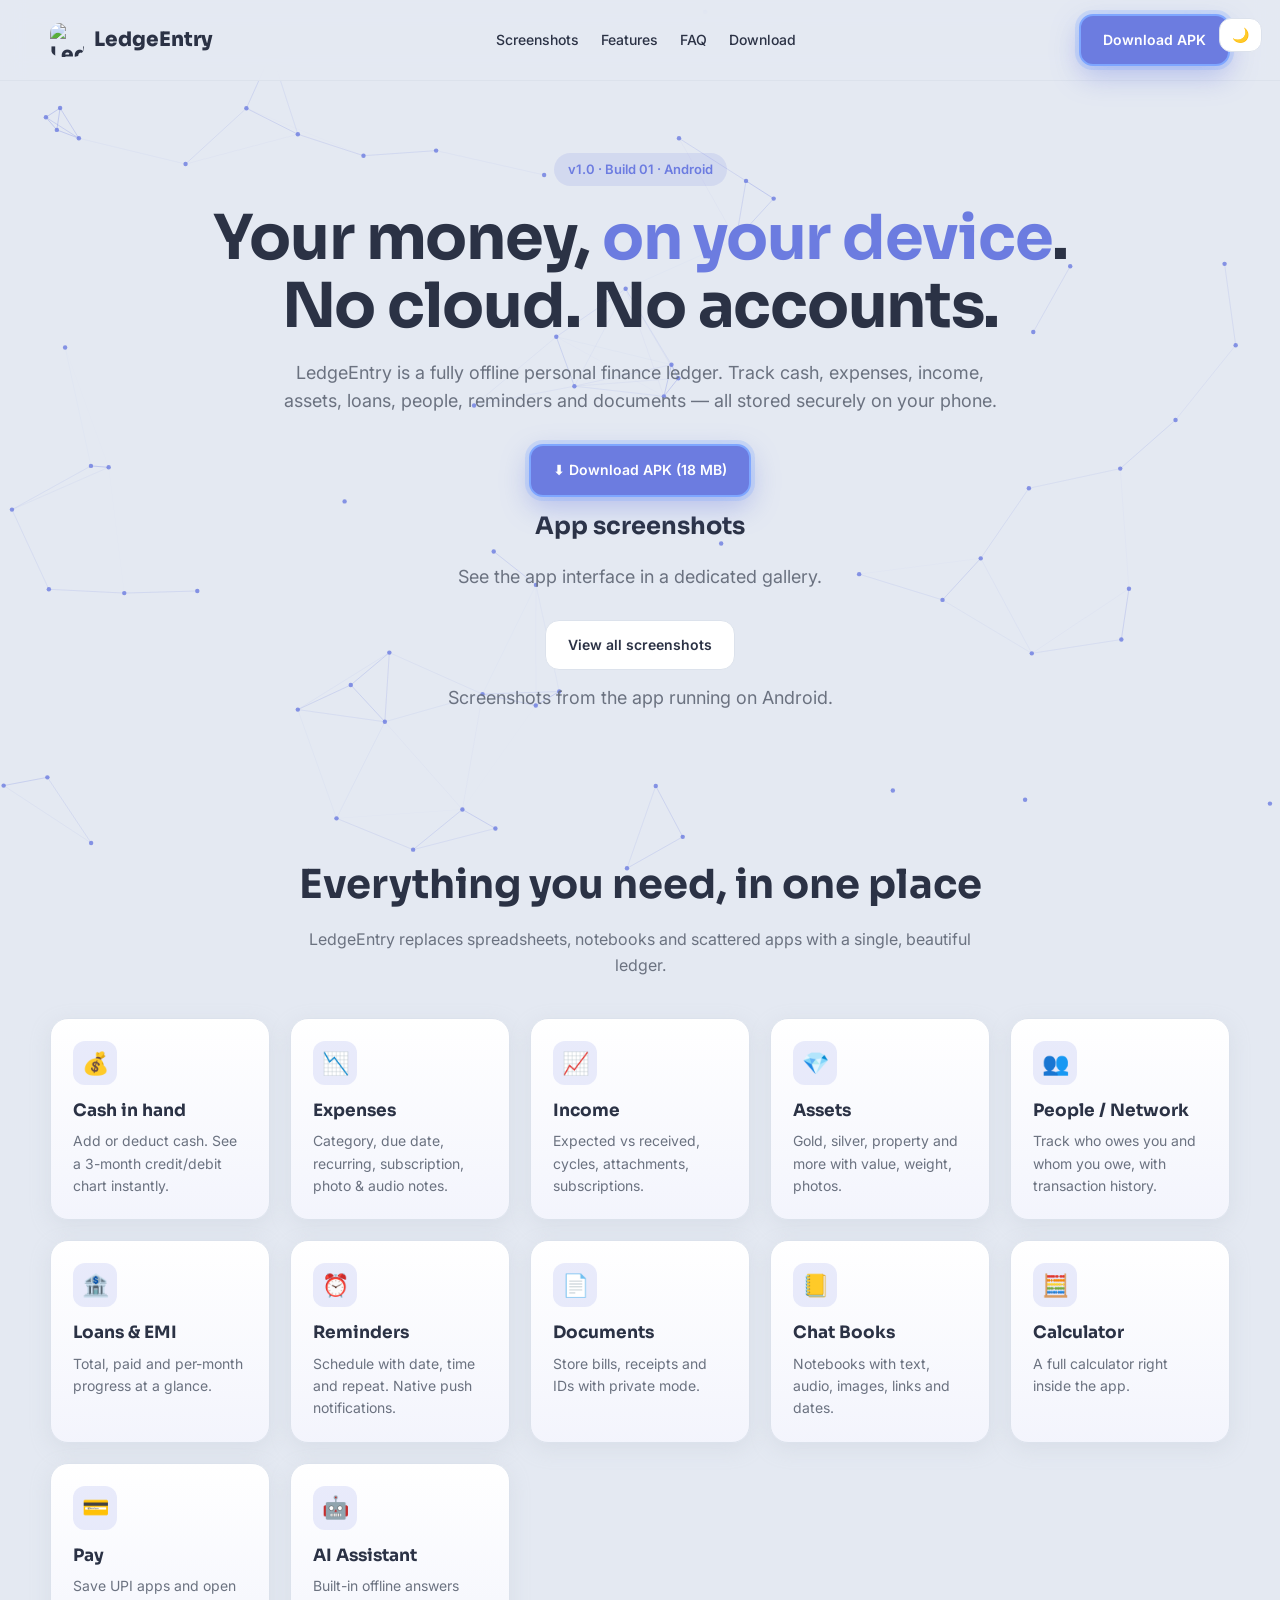
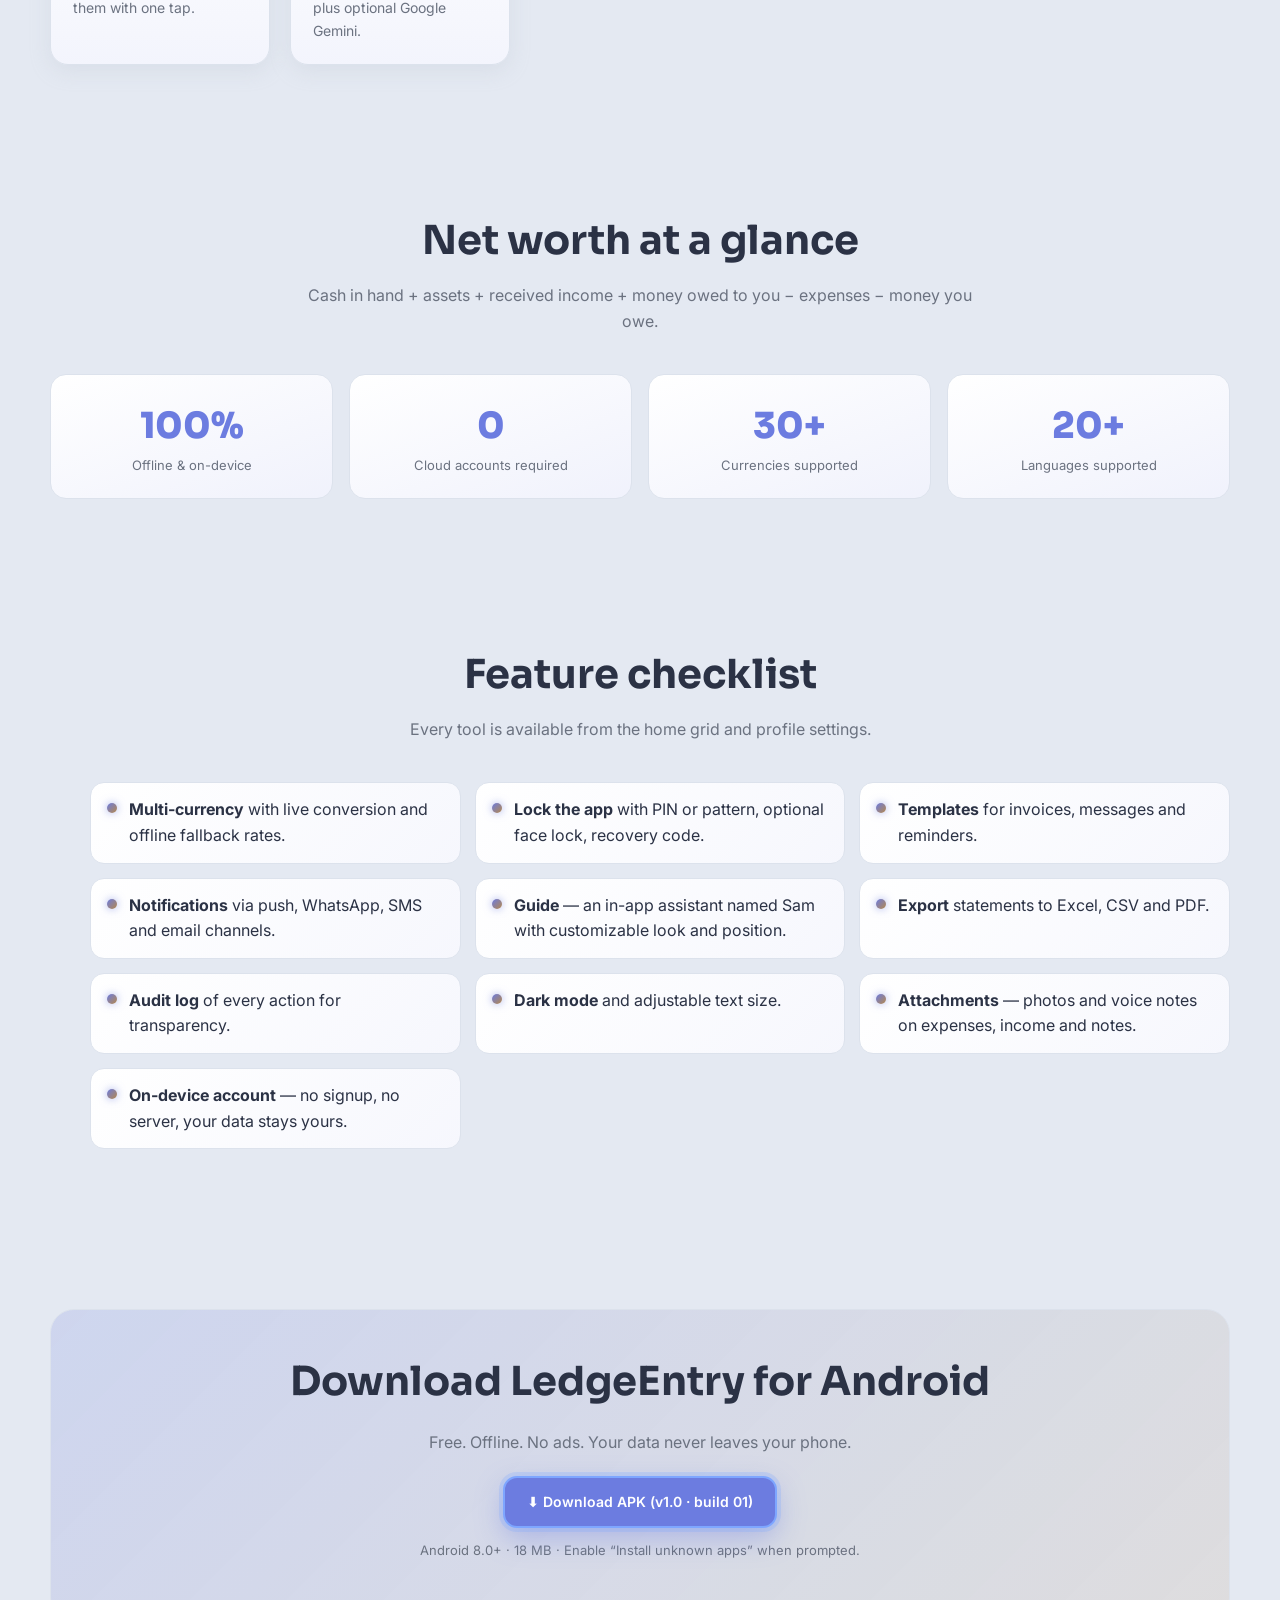
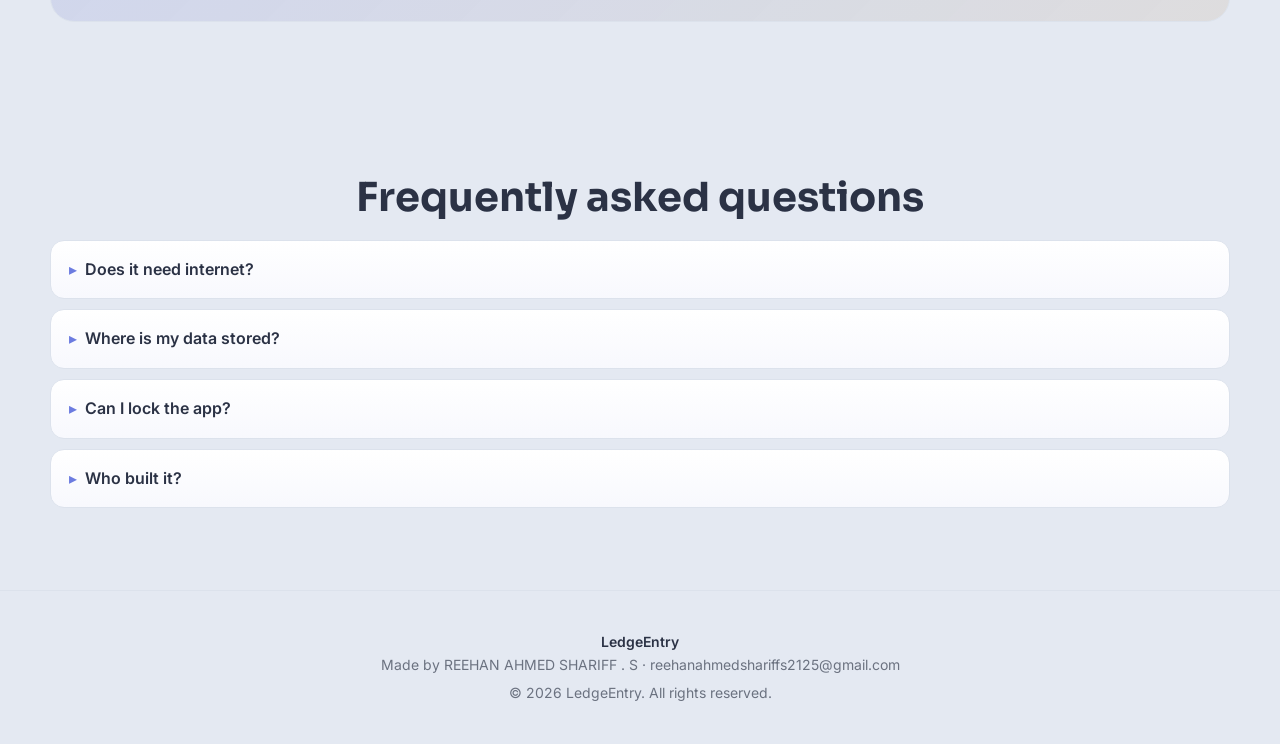
==== index.html @ b81a5cda "Add files via upload" ====
<!DOCTYPE html>
<html lang="en">
<head>
<meta charset="utf-8" />
<meta name="viewport" content="width=device-width, initial-scale=1" />
<title>LedgeEntry — Offline Personal Finance Ledger</title>
<meta name="description" content="LedgeEntry is an offline, on-device personal finance app. Track cash, expenses, income, assets, loans, people, reminders, documents and more. Download the Android APK." />
<link rel="icon" href="assets/logo.png" />
<link rel="preconnect" href="https://fonts.googleapis.com" />
<link rel="preconnect" href="https://fonts.gstatic.com" crossorigin />
<link href="https://fonts.googleapis.com/css2?family=Sora:wght@400;600;700;800&family=Inter:wght@400;500;600&display=swap" rel="stylesheet" />
<style>
  :root{
    --bg:#E4E9F2; --text:#2B3245; --sub:#6B7280; --accent:#6C7CE0; --accentText:#FFFFFF;
    --gold:#B4884D; --shadowD:#B7BECB; --shadowL:#FFFFFF; --danger:#D9506A; --success:#2F9E72;
    --card:#FFFFFF; --border:#DCE2EC;
  }
  [data-theme="dark"]{
    --bg:#1E2430; --text:#ECEFF7; --sub:#8D9AB0; --accent:#8B98F0; --accentText:#12141C;
    --gold:#D9B679; --shadowD:#14181F; --shadowL:#2A3140; --danger:#E88598; --success:#6FC79A;
    --card:#262D3A; --border:#333B4A;
  }
  *{box-sizing:border-box}
  html{scroll-behavior:smooth}
  html,body{margin:0;padding:0}
  body{font-family:'Inter',system-ui,sans-serif;background:var(--bg);color:var(--text);line-height:1.6;transition:background .3s,color .3s}
  h1,h2,h3,h4{font-family:'Sora',sans-serif;margin:0 0 12px}
  a{color:var(--accent);text-decoration:none}
  .container{max-width:1180px;margin:0 auto;padding:0 24px}
  header{position:sticky;top:0;z-index:50;background:color-mix(in srgb,var(--bg) 85%,transparent);backdrop-filter:blur(12px);border-bottom:1px solid var(--border)}
  .nav{display:flex;align-items:center;justify-content:space-between;padding:14px 0}
  .brand{display:flex;align-items:center;gap:10px;font-weight:800;font-size:20px;font-family:'Sora'}
  .brand img{width:34px;height:34px;border-radius:10px}
  .btn{display:inline-flex;align-items:center;gap:8px;padding:13px 22px;border-radius:14px;border:none;cursor:pointer;font-weight:600;font-size:14px;transition:transform .2s,box-shadow .2s,background .2s;position:relative;overflow:hidden}
  .btn::after{content:'';position:absolute;inset:0;background:linear-gradient(120deg,transparent 30%,rgba(255,255,255,.25) 50%,transparent 70%);transform:translateX(-100%);transition:transform .6s}
  .btn:hover::after{transform:translateX(100%)}
  .btn:hover{transform:translateY(-2px) scale(1.02);box-shadow:0 12px 28px color-mix(in srgb,var(--accent) 40%,transparent)}
  .btn.primary{background:linear-gradient(135deg,var(--accent),color-mix(in srgb,var(--accent) 70%,var(--gold)));color:var(--accentText);box-shadow:0 8px 24px color-mix(in srgb,var(--accent) 35%,transparent);border:2px solid color-mix(in srgb,var(--accent) 60%,#FFFFFF)}
  a.btn.primary[href$=".apk"]{border:2px solid #7EA6FF;box-shadow:0 0 0 4px color-mix(in srgb,#7EA6FF 25%,transparent),0 10px 28px color-mix(in srgb,var(--accent) 40%,transparent);animation:pulseBorder 2s ease-in-out infinite}
  @keyframes pulseBorder{0%,100%{box-shadow:0 0 0 4px color-mix(in srgb,#7EA6FF 20%,transparent),0 10px 28px color-mix(in srgb,var(--accent) 40%,transparent)}50%{box-shadow:0 0 0 8px color-mix(in srgb,#7EA6FF 35%,transparent),0 14px 34px color-mix(in srgb,var(--accent) 50%,transparent)}}
  .btn.ghost{background:var(--card);color:var(--text);border:1px solid var(--border);backdrop-filter:blur(8px)}
  .btn.primary{background:var(--accent);color:var(--accentText);box-shadow:0 8px 24px color-mix(in srgb,var(--accent) 35%,transparent)}
  .btn.ghost{background:var(--card);color:var(--text);border:1px solid var(--border)}
  .theme-toggle{background:var(--card);border:1px solid var(--border);border-radius:12px;padding:8px 12px;cursor:pointer;font-size:14px}
  .hero{padding:72px 0 40px;text-align:center}
  .hero h1{font-size:clamp(34px,6vw,62px);line-height:1.1;letter-spacing:-0.02em;animation:fadeUp .9s ease both}
  @keyframes fadeUp{from{opacity:0;transform:translateY(30px)}to{opacity:1;transform:translateY(0)}}
  .hero h1 span{color:var(--accent)}
  .hero p{max-width:720px;margin:18px auto 28px;color:var(--sub);font-size:18px}
  .hero-actions{display:flex;gap:12px;justify-content:center;flex-wrap:wrap}
  .badge{display:inline-block;padding:6px 14px;border-radius:999px;background:color-mix(in srgb,var(--accent) 14%,transparent);color:var(--accent);font-size:13px;font-weight:600;margin-bottom:18px}
  .phone-frame{margin:40px auto 0;max-width:360px;position:relative}
  .phone-frame .bezel{background:#0A0E16;border-radius:44px;padding:14px;box-shadow:0 30px 80px rgba(0,0,0,.35)}
  .phone-frame iframe{width:100%;height:640px;border:none;border-radius:30px;background:#fff;display:block}
  .section{padding:72px 0}
  .section h2{font-size:clamp(26px,4vw,40px);text-align:center;margin-bottom:10px}
  .section .lead{text-align:center;color:var(--sub);max-width:680px;margin:0 auto 40px}
  .grid{display:grid;gap:20px}
  .grid.cols3{grid-template-columns:repeat(auto-fit,minmax(260px,1fr))}
  .grid.cols4{grid-template-columns:repeat(auto-fit,minmax(220px,1fr))}
  .card{background:linear-gradient(180deg,var(--card),color-mix(in srgb,var(--card) 92%,var(--accent) 8%));border:1px solid var(--border);border-radius:18px;padding:22px;box-shadow:0 6px 20px color-mix(in srgb,var(--shadowD) 25%,transparent);transition:transform .25s,box-shadow .25s,border-color .25s;position:relative;overflow:hidden}
  .card::before{content:'';position:absolute;inset:0;background:radial-gradient(circle at 50% 0%,color-mix(in srgb,var(--accent) 18%,transparent),transparent 60%);opacity:0;transition:opacity .3s;pointer-events:none}
  .card:hover{transform:translateY(-6px);box-shadow:0 18px 40px color-mix(in srgb,var(--accent) 25%,transparent);border-color:var(--accent)}
  .card:hover::before{opacity:1}
  .card .ico{width:44px;height:44px;border-radius:12px;background:color-mix(in srgb,var(--accent) 14%,transparent);color:var(--accent);display:flex;align-items:center;justify-content:center;font-size:22px;margin-bottom:12px}
  .card h3{font-size:17px;margin-bottom:6px}
  .card p{color:var(--sub);font-size:14px;margin:0}
  .feature-list{display:grid;grid-template-columns:repeat(auto-fit,minmax(280px,1fr));gap:14px}
  .feature-list li{list-style:none;background:linear-gradient(135deg,var(--card),color-mix(in srgb,var(--card) 94%,var(--accent) 6%));border:1px solid var(--border);border-radius:14px;padding:14px 16px;display:flex;gap:12px;align-items:flex-start;transition:transform .2s,box-shadow .2s,border-color .2s}
  .feature-list li:hover{transform:translateX(6px);border-color:var(--accent);box-shadow:0 8px 20px color-mix(in srgb,var(--accent) 18%,transparent)}
  .feature-list .dot{width:10px;height:10px;border-radius:50%;background:linear-gradient(135deg,var(--accent),var(--gold));margin-top:6px;flex-shrink:0;box-shadow:0 0 8px color-mix(in srgb,var(--accent) 60%,transparent)}
  .stats{display:grid;grid-template-columns:repeat(auto-fit,minmax(160px,1fr));gap:16px;text-align:center}
  .stat{background:linear-gradient(160deg,var(--card),color-mix(in srgb,var(--accent) 10%,var(--card)));border:1px solid var(--border);border-radius:16px;padding:22px;transition:transform .25s,box-shadow .25s;border-color .25s;position:relative;overflow:hidden}
  .stat::after{content:'';position:absolute;bottom:-40%;left:-20%;width:140%;height:140%;background:radial-gradient(circle,color-mix(in srgb,var(--accent) 18%,transparent),transparent 60%);opacity:0;transition:opacity .3s}
  .stat:hover{transform:translateY(-6px) scale(1.02);box-shadow:0 16px 36px color-mix(in srgb,var(--accent) 25%,transparent);border-color:var(--accent)}
  .stat:hover::after{opacity:1}
  .stat .n{font-size:36px;font-weight:800;font-family:'Sora';color:var(--accent);position:relative}
  .stat .l{color:var(--sub);font-size:13px;position:relative}
  .download-box{background:linear-gradient(135deg,color-mix(in srgb,var(--accent) 18%,transparent),color-mix(in srgb,var(--gold) 12%,transparent));border:1px solid var(--border);border-radius:24px;padding:40px;text-align:center}
  .download-box h2{margin-bottom:8px}
  .download-box p{color:var(--sub);margin-bottom:20px}
  .meta{color:var(--sub);font-size:13px;margin-top:12px}
  .faq details{background:linear-gradient(180deg,var(--card),color-mix(in srgb,var(--card) 95%,var(--accent) 5%));border:1px solid var(--border);border-radius:14px;padding:16px 18px;margin-bottom:10px;transition:transform .2s,box-shadow .2s,border-color .2s}
  .faq details:hover{transform:translateX(4px);border-color:var(--accent);box-shadow:0 8px 20px color-mix(in srgb,var(--accent) 15%,transparent)}
  .faq summary{cursor:pointer;font-weight:600;display:flex;align-items:center;gap:8px}
  .faq summary::before{content:'▸';color:var(--accent);transition:transform .2s}
  .faq details[open] summary::before{transform:rotate(90deg)}
  .faq p{color:var(--sub);margin:10px 0 0;padding-left:20px}
  .reveal{opacity:0;transform:translateY(24px);transition:opacity .7s ease,transform .7s ease}
  .reveal.visible{opacity:1;transform:translateY(0)}
  footer{padding:40px 0;border-top:1px solid var(--border);color:var(--sub);font-size:14px;text-align:center}
  .credit{font-weight:600;color:var(--text)}
  .topnav a{position:relative;padding:6px 2px;transition:color .2s}
  .topnav a::after{content:'';position:absolute;left:0;bottom:0;width:0;height:2px;background:linear-gradient(90deg,var(--accent),var(--gold));transition:width .25s;border-radius:2px}
  .topnav a:hover{color:var(--accent)}
  .topnav a:hover::after{width:100%}
  @media (max-width:640px){.hero{padding:48px 0 24px}.topnav{display:none !important}}
</style>
</head>
<body data-theme="light">
    <canvas id="bgCanvas" style="position:fixed;inset:0;z-index:-1;pointer-events:none"></canvas>
    <button id="scrollTopBtn" style="position:fixed;bottom:24px;right:24px;z-index:60;padding:10px 14px;border-radius:12px;border:none;background:var(--accent);color:var(--accentText);cursor:pointer;opacity:0;transform:translateY(20px);transition:opacity .3s,transform .3s;font-size:18px" aria-label="Scroll to top">↑</button>
<header>
  <div class="container nav">
    <div class="brand"><img src="assets/logo.png" alt="LedgeEntry" /> LedgeEntry</div>
    <nav style="display:flex;gap:18px;align-items:center" class="topnav">
      <a href="#screenshots" style="color:var(--text);font-weight:500;font-size:14px">Screenshots</a>
      <a href="#features" style="color:var(--text);font-weight:500;font-size:14px">Features</a>
      <a href="#faq" style="color:var(--text);font-weight:500;font-size:14px">FAQ</a>
      <a href="#download" style="color:var(--text);font-weight:500;font-size:14px">Download</a>
    </nav>
    <div style="display:flex;gap:10px;align-items:center">
      <a class="btn primary" href="LedgeEntry-debug.apk" download>Download APK</a>
    </div>
    <button class="theme-toggle" id="themeBtn" aria-label="Toggle theme" style="position:fixed;top:18px;right:18px;z-index:100;margin:0">🌙</button>
  </div>
</header>

<main>
  <section class="hero container" id="screenshots">
    <span class="badge">v1.0 · Build 01 · Android</span>
    <h1>Your money, <span>on your device</span>.<br/>No cloud. No accounts.</h1>
    <p>LedgeEntry is a fully offline personal finance ledger. Track cash, expenses, income, assets, loans, people, reminders and documents — all stored securely on your phone.</p>
    <div class="hero-actions">
      <a class="btn primary" href="LedgeEntry-debug.apk" download>⬇ Download APK (18 MB)</a>
    </div>
    <h2 style="margin-top:10px">App screenshots</h2>
    <p class="lead">See the app interface in a dedicated gallery.</p>
    <div style="text-align:center;margin-top:18px">
      <a class="btn ghost" href="screenshots.html">View all screenshots</a>
    </div>
    <p class="meta" style="margin-top:14px">Screenshots from the app running on Android.</p>
  </section>

  <section class="section container" id="features">
    <h2>Everything you need, in one place</h2>
    <p class="lead">LedgeEntry replaces spreadsheets, notebooks and scattered apps with a single, beautiful ledger.</p>
    <div class="grid cols4">
      <div class="card reveal"><div class="ico">💰</div><h3>Cash in hand</h3><p>Add or deduct cash. See a 3-month credit/debit chart instantly.</p></div>
      <div class="card reveal"><div class="ico">📉</div><h3>Expenses</h3><p>Category, due date, recurring, subscription, photo &amp; audio notes.</p></div>
      <div class="card reveal"><div class="ico">📈</div><h3>Income</h3><p>Expected vs received, cycles, attachments, subscriptions.</p></div>
      <div class="card reveal"><div class="ico">💎</div><h3>Assets</h3><p>Gold, silver, property and more with value, weight, photos.</p></div>
      <div class="card reveal"><div class="ico">👥</div><h3>People / Network</h3><p>Track who owes you and whom you owe, with transaction history.</p></div>
      <div class="card reveal"><div class="ico">🏦</div><h3>Loans &amp; EMI</h3><p>Total, paid and per-month progress at a glance.</p></div>
      <div class="card reveal"><div class="ico">⏰</div><h3>Reminders</h3><p>Schedule with date, time and repeat. Native push notifications.</p></div>
      <div class="card reveal"><div class="ico">📄</div><h3>Documents</h3><p>Store bills, receipts and IDs with private mode.</p></div>
      <div class="card reveal"><div class="ico">📒</div><h3>Chat Books</h3><p>Notebooks with text, audio, images, links and dates.</p></div>
      <div class="card reveal"><div class="ico">🧮</div><h3>Calculator</h3><p>A full calculator right inside the app.</p></div>
      <div class="card reveal"><div class="ico">💳</div><h3>Pay</h3><p>Save UPI apps and open them with one tap.</p></div>
      <div class="card reveal"><div class="ico">🤖</div><h3>AI Assistant</h3><p>Built-in offline answers plus optional Google Gemini.</p></div>
    </div>
  </section>

  <section class="section container">
    <h2>Net worth at a glance</h2>
    <p class="lead">Cash in hand + assets + received income + money owed to you − expenses − money you owe.</p>
    <div class="stats">
      <div class="stat reveal"><div class="n">100%</div><div class="l">Offline &amp; on-device</div></div>
      <div class="stat reveal"><div class="n">0</div><div class="l">Cloud accounts required</div></div>
      <div class="stat reveal"><div class="n">30+</div><div class="l">Currencies supported</div></div>
      <div class="stat reveal"><div class="n">20+</div><div class="l">Languages supported</div></div>
    </div>
  </section>

  <section class="section container">
    <h2>Feature checklist</h2>
    <p class="lead">Every tool is available from the home grid and profile settings.</p>
    <ul class="feature-list">
      <li class="reveal"><span class="dot"></span><div><strong>Multi-currency</strong> with live conversion and offline fallback rates.</div></li>
      <li class="reveal"><span class="dot"></span><div><strong>Lock the app</strong> with PIN or pattern, optional face lock, recovery code.</div></li>
      <li class="reveal"><span class="dot"></span><div><strong>Templates</strong> for invoices, messages and reminders.</div></li>
      <li class="reveal"><span class="dot"></span><div><strong>Notifications</strong> via push, WhatsApp, SMS and email channels.</div></li>
      <li class="reveal"><span class="dot"></span><div><strong>Guide</strong> — an in-app assistant named Sam with customizable look and position.</div></li>
      <li class="reveal"><span class="dot"></span><div><strong>Export</strong> statements to Excel, CSV and PDF.</div></li>
      <li class="reveal"><span class="dot"></span><div><strong>Audit log</strong> of every action for transparency.</div></li>
      <li class="reveal"><span class="dot"></span><div><strong>Dark mode</strong> and adjustable text size.</div></li>
      <li class="reveal"><span class="dot"></span><div><strong>Attachments</strong> — photos and voice notes on expenses, income and notes.</div></li>
      <li class="reveal"><span class="dot"></span><div><strong>On-device account</strong> — no signup, no server, your data stays yours.</div></li>
    </ul>
  </section>

  <section class="section container" id="download">
    <div class="download-box">
      <h2>Download LedgeEntry for Android</h2>
      <p>Free. Offline. No ads. Your data never leaves your phone.</p>
      <a class="btn primary" href="LedgeEntry-debug.apk" download>⬇ Download APK (v1.0 · build 01)</a>
      <p class="meta">Android 8.0+ · 18 MB · Enable “Install unknown apps” when prompted.</p>
    </div>
  </section>

  <section class="section container" id="faq">
    <h2>Frequently asked questions</h2>
    <div class="faq">
      <details class="reveal"><summary>Does it need internet?</summary><p>No. Everything runs on-device. Internet is only used for optional live currency rates and Gemini AI.</p></details>
      <details class="reveal"><summary>Where is my data stored?</summary><p>In a local SQLite database inside the app’s private storage. It is never uploaded anywhere.</p></details>
      <details class="reveal"><summary>Can I lock the app?</summary><p>Yes — with a PIN or pattern, and an 8-character recovery code.</p></details>
      <details class="reveal"><summary>Who built it?</summary><p>REEHAN AHMED SHARIFF.S has Developed this App. Bachelor Of Computer Science (BCA) project.</p></details>
    </div>
  </section>
</main>

<footer>
  <div class="container">
    <div class="credit">LedgeEntry</div>
    <div>Made by REEHAN AHMED SHARIFF . S · reehanahmedshariffs2125@gmail.com</div>
    <div style="margin-top:6px">© 2026 LedgeEntry. All rights reserved.</div>
  </div>
</footer>

<script>
  // scroll reveal
  const io = new IntersectionObserver((entries) => {
    entries.forEach((e) => {
      if (e.isIntersecting) e.target.classList.add('visible');
      else e.target.classList.remove('visible');
    });
  }, { threshold: 0.12 });
  document.querySelectorAll('.reveal').forEach((el, i) => { el.style.transitionDelay = (i % 6 * 0.08) + 's'; io.observe(el); });

  // scroll to top
  const stb = document.getElementById('scrollTopBtn');
  window.addEventListener('scroll', () => {
    if (window.scrollY > 300) { stb.style.opacity = '1'; stb.style.transform = 'translateY(0)'; }
    else { stb.style.opacity = '0'; stb.style.transform = 'translateY(20px)'; }
  });
  stb.addEventListener('click', () => window.scrollTo({ top: 0, behavior: 'smooth' }));

  const btn = document.getElementById('themeBtn');
  const apply = (t) => { document.body.setAttribute('data-theme', t); btn.textContent = t === 'dark' ? '☀️' : '🌙'; localStorage.setItem('le-theme', t); };
  const saved = localStorage.getItem('le-theme') || (matchMedia('(prefers-color-scheme: dark)').matches ? 'dark' : 'light');
  apply(saved);
  btn.addEventListener('click', () => apply(document.body.getAttribute('data-theme') === 'dark' ? 'light' : 'dark'));
</script>
<script>
(function(){
  const c = document.getElementById('bgCanvas');
  const ctx = c.getContext('2d');
  let w, h, pts = [];
  const N = 70;
  const mouse = { x: -9999, y: -9999 };
  function resize(){ w = c.width = window.innerWidth; h = c.height = window.innerHeight; }
  function init(){ pts = []; for(let i=0;i<N;i++){ pts.push({ x:Math.random()*w, y:Math.random()*h, vx:(Math.random()-.5)*.25, vy:(Math.random()-.5)*.25 }); } }
  function step(){
    ctx.clearRect(0,0,w,h);
    const dark = document.body.getAttribute('data-theme') === 'dark';
    const col = dark ? '139,152,240' : '108,124,224';
    for(const p of pts){
      p.x += p.vx; p.y += p.vy;
      if(p.x<0||p.x>w) p.vx*=-1;
      if(p.y<0||p.y>h) p.vy*=-1;
      // mouse attraction (gentle)
      const dx = mouse.x - p.x, dy = mouse.y - p.y;
      const d = Math.hypot(dx,dy);
      if(d < 180){ p.vx += dx/d*0.015; p.vy += dy/d*0.015; }
      // speed cap (slower)
      const sp = Math.hypot(p.vx,p.vy); if(sp>0.5){ p.vx*=0.5/sp; p.vy*=0.5/sp; }
    }
    // lines
    for(let i=0;i<pts.length;i++){
      for(let j=i+1;j<pts.length;j++){
        const a=pts[i], b=pts[j];
        const d=Math.hypot(a.x-b.x,a.y-b.y);
        if(d<130){
          ctx.strokeStyle = 'rgba('+col+','+(1-d/130)*0.35+')';
          ctx.lineWidth = 1;
          ctx.beginPath(); ctx.moveTo(a.x,a.y); ctx.lineTo(b.x,b.y); ctx.stroke();
        }
      }
    }
    // dots
    for(const p of pts){
      ctx.fillStyle = 'rgba('+col+',0.8)';
      ctx.beginPath(); ctx.arc(p.x,p.y,2.2,0,Math.PI*2); ctx.fill();
    }
    requestAnimationFrame(step);
  }
  window.addEventListener('resize', ()=>{ resize(); init(); });
  window.addEventListener('mousemove', (e)=>{ mouse.x=e.clientX; mouse.y=e.clientY; });
  window.addEventListener('mouseleave', ()=>{ mouse.x=-9999; mouse.y=-9999; });
  resize(); init(); step();
})();
</script>
</body>
</html>
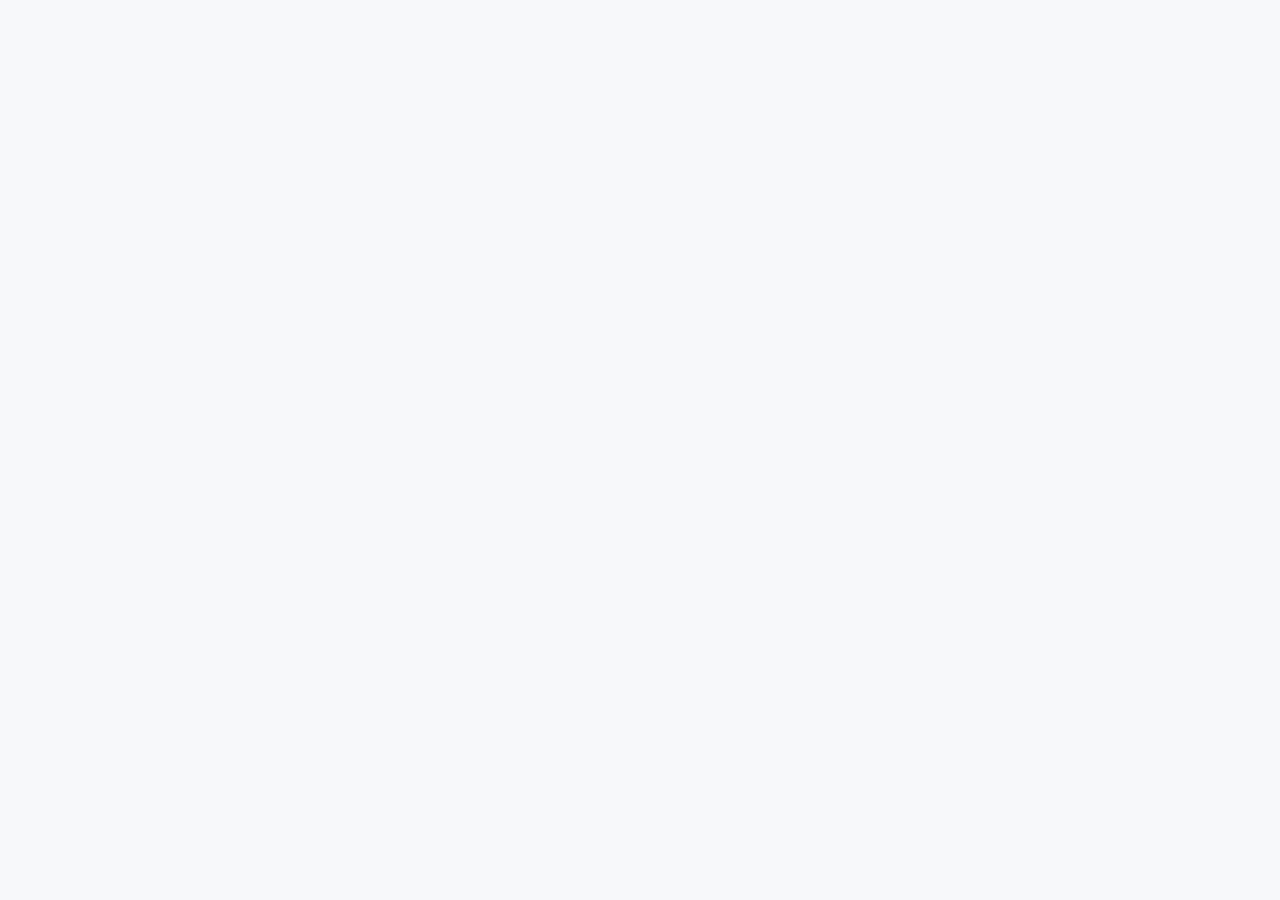
==== commit dab2af47: "Add files via upload" ====
--- a/index.html
+++ b/index.html
@@ -1,284 +1,21 @@
-<!DOCTYPE html>
-<html lang="en">
-<head>
-<meta charset="utf-8" />
-<meta name="viewport" content="width=device-width, initial-scale=1" />
-<title>LedgeEntry — Offline Personal Finance Ledger</title>
-<meta name="description" content="LedgeEntry is an offline, on-device personal finance app. Track cash, expenses, income, assets, loans, people, reminders, documents and more. Download the Android APK." />
-<link rel="icon" href="assets/logo.png" />
-<link rel="preconnect" href="https://fonts.googleapis.com" />
-<link rel="preconnect" href="https://fonts.gstatic.com" crossorigin />
-<link href="https://fonts.googleapis.com/css2?family=Sora:wght@400;600;700;800&family=Inter:wght@400;500;600&display=swap" rel="stylesheet" />
-<style>
-  :root{
-    --bg:#E4E9F2; --text:#2B3245; --sub:#6B7280; --accent:#6C7CE0; --accentText:#FFFFFF;
-    --gold:#B4884D; --shadowD:#B7BECB; --shadowL:#FFFFFF; --danger:#D9506A; --success:#2F9E72;
-    --card:#FFFFFF; --border:#DCE2EC;
-  }
-  [data-theme="dark"]{
-    --bg:#1E2430; --text:#ECEFF7; --sub:#8D9AB0; --accent:#8B98F0; --accentText:#12141C;
-    --gold:#D9B679; --shadowD:#14181F; --shadowL:#2A3140; --danger:#E88598; --success:#6FC79A;
-    --card:#262D3A; --border:#333B4A;
-  }
-  *{box-sizing:border-box}
-  html{scroll-behavior:smooth}
-  html,body{margin:0;padding:0}
-  body{font-family:'Inter',system-ui,sans-serif;background:var(--bg);color:var(--text);line-height:1.6;transition:background .3s,color .3s}
-  h1,h2,h3,h4{font-family:'Sora',sans-serif;margin:0 0 12px}
-  a{color:var(--accent);text-decoration:none}
-  .container{max-width:1180px;margin:0 auto;padding:0 24px}
-  header{position:sticky;top:0;z-index:50;background:color-mix(in srgb,var(--bg) 85%,transparent);backdrop-filter:blur(12px);border-bottom:1px solid var(--border)}
-  .nav{display:flex;align-items:center;justify-content:space-between;padding:14px 0}
-  .brand{display:flex;align-items:center;gap:10px;font-weight:800;font-size:20px;font-family:'Sora'}
-  .brand img{width:34px;height:34px;border-radius:10px}
-  .btn{display:inline-flex;align-items:center;gap:8px;padding:13px 22px;border-radius:14px;border:none;cursor:pointer;font-weight:600;font-size:14px;transition:transform .2s,box-shadow .2s,background .2s;position:relative;overflow:hidden}
-  .btn::after{content:'';position:absolute;inset:0;background:linear-gradient(120deg,transparent 30%,rgba(255,255,255,.25) 50%,transparent 70%);transform:translateX(-100%);transition:transform .6s}
-  .btn:hover::after{transform:translateX(100%)}
-  .btn:hover{transform:translateY(-2px) scale(1.02);box-shadow:0 12px 28px color-mix(in srgb,var(--accent) 40%,transparent)}
-  .btn.primary{background:linear-gradient(135deg,var(--accent),color-mix(in srgb,var(--accent) 70%,var(--gold)));color:var(--accentText);box-shadow:0 8px 24px color-mix(in srgb,var(--accent) 35%,transparent);border:2px solid color-mix(in srgb,var(--accent) 60%,#FFFFFF)}
-  a.btn.primary[href$=".apk"]{border:2px solid #7EA6FF;box-shadow:0 0 0 4px color-mix(in srgb,#7EA6FF 25%,transparent),0 10px 28px color-mix(in srgb,var(--accent) 40%,transparent);animation:pulseBorder 2s ease-in-out infinite}
-  @keyframes pulseBorder{0%,100%{box-shadow:0 0 0 4px color-mix(in srgb,#7EA6FF 20%,transparent),0 10px 28px color-mix(in srgb,var(--accent) 40%,transparent)}50%{box-shadow:0 0 0 8px color-mix(in srgb,#7EA6FF 35%,transparent),0 14px 34px color-mix(in srgb,var(--accent) 50%,transparent)}}
-  .btn.ghost{background:var(--card);color:var(--text);border:1px solid var(--border);backdrop-filter:blur(8px)}
-  .btn.primary{background:var(--accent);color:var(--accentText);box-shadow:0 8px 24px color-mix(in srgb,var(--accent) 35%,transparent)}
-  .btn.ghost{background:var(--card);color:var(--text);border:1px solid var(--border)}
-  .theme-toggle{background:var(--card);border:1px solid var(--border);border-radius:12px;padding:8px 12px;cursor:pointer;font-size:14px}
-  .hero{padding:72px 0 40px;text-align:center}
-  .hero h1{font-size:clamp(34px,6vw,62px);line-height:1.1;letter-spacing:-0.02em;animation:fadeUp .9s ease both}
-  @keyframes fadeUp{from{opacity:0;transform:translateY(30px)}to{opacity:1;transform:translateY(0)}}
-  .hero h1 span{color:var(--accent)}
-  .hero p{max-width:720px;margin:18px auto 28px;color:var(--sub);font-size:18px}
-  .hero-actions{display:flex;gap:12px;justify-content:center;flex-wrap:wrap}
-  .badge{display:inline-block;padding:6px 14px;border-radius:999px;background:color-mix(in srgb,var(--accent) 14%,transparent);color:var(--accent);font-size:13px;font-weight:600;margin-bottom:18px}
-  .phone-frame{margin:40px auto 0;max-width:360px;position:relative}
-  .phone-frame .bezel{background:#0A0E16;border-radius:44px;padding:14px;box-shadow:0 30px 80px rgba(0,0,0,.35)}
-  .phone-frame iframe{width:100%;height:640px;border:none;border-radius:30px;background:#fff;display:block}
-  .section{padding:72px 0}
-  .section h2{font-size:clamp(26px,4vw,40px);text-align:center;margin-bottom:10px}
-  .section .lead{text-align:center;color:var(--sub);max-width:680px;margin:0 auto 40px}
-  .grid{display:grid;gap:20px}
-  .grid.cols3{grid-template-columns:repeat(auto-fit,minmax(260px,1fr))}
-  .grid.cols4{grid-template-columns:repeat(auto-fit,minmax(220px,1fr))}
-  .card{background:linear-gradient(180deg,var(--card),color-mix(in srgb,var(--card) 92%,var(--accent) 8%));border:1px solid var(--border);border-radius:18px;padding:22px;box-shadow:0 6px 20px color-mix(in srgb,var(--shadowD) 25%,transparent);transition:transform .25s,box-shadow .25s,border-color .25s;position:relative;overflow:hidden}
-  .card::before{content:'';position:absolute;inset:0;background:radial-gradient(circle at 50% 0%,color-mix(in srgb,var(--accent) 18%,transparent),transparent 60%);opacity:0;transition:opacity .3s;pointer-events:none}
-  .card:hover{transform:translateY(-6px);box-shadow:0 18px 40px color-mix(in srgb,var(--accent) 25%,transparent);border-color:var(--accent)}
-  .card:hover::before{opacity:1}
-  .card .ico{width:44px;height:44px;border-radius:12px;background:color-mix(in srgb,var(--accent) 14%,transparent);color:var(--accent);display:flex;align-items:center;justify-content:center;font-size:22px;margin-bottom:12px}
-  .card h3{font-size:17px;margin-bottom:6px}
-  .card p{color:var(--sub);font-size:14px;margin:0}
-  .feature-list{display:grid;grid-template-columns:repeat(auto-fit,minmax(280px,1fr));gap:14px}
-  .feature-list li{list-style:none;background:linear-gradient(135deg,var(--card),color-mix(in srgb,var(--card) 94%,var(--accent) 6%));border:1px solid var(--border);border-radius:14px;padding:14px 16px;display:flex;gap:12px;align-items:flex-start;transition:transform .2s,box-shadow .2s,border-color .2s}
-  .feature-list li:hover{transform:translateX(6px);border-color:var(--accent);box-shadow:0 8px 20px color-mix(in srgb,var(--accent) 18%,transparent)}
-  .feature-list .dot{width:10px;height:10px;border-radius:50%;background:linear-gradient(135deg,var(--accent),var(--gold));margin-top:6px;flex-shrink:0;box-shadow:0 0 8px color-mix(in srgb,var(--accent) 60%,transparent)}
-  .stats{display:grid;grid-template-columns:repeat(auto-fit,minmax(160px,1fr));gap:16px;text-align:center}
-  .stat{background:linear-gradient(160deg,var(--card),color-mix(in srgb,var(--accent) 10%,var(--card)));border:1px solid var(--border);border-radius:16px;padding:22px;transition:transform .25s,box-shadow .25s;border-color .25s;position:relative;overflow:hidden}
-  .stat::after{content:'';position:absolute;bottom:-40%;left:-20%;width:140%;height:140%;background:radial-gradient(circle,color-mix(in srgb,var(--accent) 18%,transparent),transparent 60%);opacity:0;transition:opacity .3s}
-  .stat:hover{transform:translateY(-6px) scale(1.02);box-shadow:0 16px 36px color-mix(in srgb,var(--accent) 25%,transparent);border-color:var(--accent)}
-  .stat:hover::after{opacity:1}
-  .stat .n{font-size:36px;font-weight:800;font-family:'Sora';color:var(--accent);position:relative}
-  .stat .l{color:var(--sub);font-size:13px;position:relative}
-  .download-box{background:linear-gradient(135deg,color-mix(in srgb,var(--accent) 18%,transparent),color-mix(in srgb,var(--gold) 12%,transparent));border:1px solid var(--border);border-radius:24px;padding:40px;text-align:center}
-  .download-box h2{margin-bottom:8px}
-  .download-box p{color:var(--sub);margin-bottom:20px}
-  .meta{color:var(--sub);font-size:13px;margin-top:12px}
-  .faq details{background:linear-gradient(180deg,var(--card),color-mix(in srgb,var(--card) 95%,var(--accent) 5%));border:1px solid var(--border);border-radius:14px;padding:16px 18px;margin-bottom:10px;transition:transform .2s,box-shadow .2s,border-color .2s}
-  .faq details:hover{transform:translateX(4px);border-color:var(--accent);box-shadow:0 8px 20px color-mix(in srgb,var(--accent) 15%,transparent)}
-  .faq summary{cursor:pointer;font-weight:600;display:flex;align-items:center;gap:8px}
-  .faq summary::before{content:'▸';color:var(--accent);transition:transform .2s}
-  .faq details[open] summary::before{transform:rotate(90deg)}
-  .faq p{color:var(--sub);margin:10px 0 0;padding-left:20px}
-  .reveal{opacity:0;transform:translateY(24px);transition:opacity .7s ease,transform .7s ease}
-  .reveal.visible{opacity:1;transform:translateY(0)}
-  footer{padding:40px 0;border-top:1px solid var(--border);color:var(--sub);font-size:14px;text-align:center}
-  .credit{font-weight:600;color:var(--text)}
-  .topnav a{position:relative;padding:6px 2px;transition:color .2s}
-  .topnav a::after{content:'';position:absolute;left:0;bottom:0;width:0;height:2px;background:linear-gradient(90deg,var(--accent),var(--gold));transition:width .25s;border-radius:2px}
-  .topnav a:hover{color:var(--accent)}
-  .topnav a:hover::after{width:100%}
-  @media (max-width:640px){.hero{padding:48px 0 24px}.topnav{display:none !important}}
-</style>
-</head>
-<body data-theme="light">
-    <canvas id="bgCanvas" style="position:fixed;inset:0;z-index:-1;pointer-events:none"></canvas>
-    <button id="scrollTopBtn" style="position:fixed;bottom:24px;right:24px;z-index:60;padding:10px 14px;border-radius:12px;border:none;background:var(--accent);color:var(--accentText);cursor:pointer;opacity:0;transform:translateY(20px);transition:opacity .3s,transform .3s;font-size:18px" aria-label="Scroll to top">↑</button>
-<header>
-  <div class="container nav">
-    <div class="brand"><img src="assets/logo.png" alt="LedgeEntry" /> LedgeEntry</div>
-    <nav style="display:flex;gap:18px;align-items:center" class="topnav">
-      <a href="#screenshots" style="color:var(--text);font-weight:500;font-size:14px">Screenshots</a>
-      <a href="#features" style="color:var(--text);font-weight:500;font-size:14px">Features</a>
-      <a href="#faq" style="color:var(--text);font-weight:500;font-size:14px">FAQ</a>
-      <a href="#download" style="color:var(--text);font-weight:500;font-size:14px">Download</a>
-    </nav>
-    <div style="display:flex;gap:10px;align-items:center">
-      <a class="btn primary" href="LedgeEntry-debug.apk" download>Download APK</a>
-    </div>
-    <button class="theme-toggle" id="themeBtn" aria-label="Toggle theme" style="position:fixed;top:18px;right:18px;z-index:100;margin:0">🌙</button>
-  </div>
-</header>
-
-<main>
-  <section class="hero container" id="screenshots">
-    <span class="badge">v1.0 · Build 01 · Android</span>
-    <h1>Your money, <span>on your device</span>.<br/>No cloud. No accounts.</h1>
-    <p>LedgeEntry is a fully offline personal finance ledger. Track cash, expenses, income, assets, loans, people, reminders and documents — all stored securely on your phone.</p>
-    <div class="hero-actions">
-      <a class="btn primary" href="LedgeEntry-debug.apk" download>⬇ Download APK (18 MB)</a>
-    </div>
-    <h2 style="margin-top:10px">App screenshots</h2>
-    <p class="lead">See the app interface in a dedicated gallery.</p>
-    <div style="text-align:center;margin-top:18px">
-      <a class="btn ghost" href="screenshots.html">View all screenshots</a>
-    </div>
-    <p class="meta" style="margin-top:14px">Screenshots from the app running on Android.</p>
-  </section>
-
-  <section class="section container" id="features">
-    <h2>Everything you need, in one place</h2>
-    <p class="lead">LedgeEntry replaces spreadsheets, notebooks and scattered apps with a single, beautiful ledger.</p>
-    <div class="grid cols4">
-      <div class="card reveal"><div class="ico">💰</div><h3>Cash in hand</h3><p>Add or deduct cash. See a 3-month credit/debit chart instantly.</p></div>
-      <div class="card reveal"><div class="ico">📉</div><h3>Expenses</h3><p>Category, due date, recurring, subscription, photo &amp; audio notes.</p></div>
-      <div class="card reveal"><div class="ico">📈</div><h3>Income</h3><p>Expected vs received, cycles, attachments, subscriptions.</p></div>
-      <div class="card reveal"><div class="ico">💎</div><h3>Assets</h3><p>Gold, silver, property and more with value, weight, photos.</p></div>
-      <div class="card reveal"><div class="ico">👥</div><h3>People / Network</h3><p>Track who owes you and whom you owe, with transaction history.</p></div>
-      <div class="card reveal"><div class="ico">🏦</div><h3>Loans &amp; EMI</h3><p>Total, paid and per-month progress at a glance.</p></div>
-      <div class="card reveal"><div class="ico">⏰</div><h3>Reminders</h3><p>Schedule with date, time and repeat. Native push notifications.</p></div>
-      <div class="card reveal"><div class="ico">📄</div><h3>Documents</h3><p>Store bills, receipts and IDs with private mode.</p></div>
-      <div class="card reveal"><div class="ico">📒</div><h3>Chat Books</h3><p>Notebooks with text, audio, images, links and dates.</p></div>
-      <div class="card reveal"><div class="ico">🧮</div><h3>Calculator</h3><p>A full calculator right inside the app.</p></div>
-      <div class="card reveal"><div class="ico">💳</div><h3>Pay</h3><p>Save UPI apps and open them with one tap.</p></div>
-      <div class="card reveal"><div class="ico">🤖</div><h3>AI Assistant</h3><p>Built-in offline answers plus optional Google Gemini.</p></div>
-    </div>
-  </section>
-
-  <section class="section container">
-    <h2>Net worth at a glance</h2>
-    <p class="lead">Cash in hand + assets + received income + money owed to you − expenses − money you owe.</p>
-    <div class="stats">
-      <div class="stat reveal"><div class="n">100%</div><div class="l">Offline &amp; on-device</div></div>
-      <div class="stat reveal"><div class="n">0</div><div class="l">Cloud accounts required</div></div>
-      <div class="stat reveal"><div class="n">30+</div><div class="l">Currencies supported</div></div>
-      <div class="stat reveal"><div class="n">20+</div><div class="l">Languages supported</div></div>
-    </div>
-  </section>
-
-  <section class="section container">
-    <h2>Feature checklist</h2>
-    <p class="lead">Every tool is available from the home grid and profile settings.</p>
-    <ul class="feature-list">
-      <li class="reveal"><span class="dot"></span><div><strong>Multi-currency</strong> with live conversion and offline fallback rates.</div></li>
-      <li class="reveal"><span class="dot"></span><div><strong>Lock the app</strong> with PIN or pattern, optional face lock, recovery code.</div></li>
-      <li class="reveal"><span class="dot"></span><div><strong>Templates</strong> for invoices, messages and reminders.</div></li>
-      <li class="reveal"><span class="dot"></span><div><strong>Notifications</strong> via push, WhatsApp, SMS and email channels.</div></li>
-      <li class="reveal"><span class="dot"></span><div><strong>Guide</strong> — an in-app assistant named Sam with customizable look and position.</div></li>
-      <li class="reveal"><span class="dot"></span><div><strong>Export</strong> statements to Excel, CSV and PDF.</div></li>
-      <li class="reveal"><span class="dot"></span><div><strong>Audit log</strong> of every action for transparency.</div></li>
-      <li class="reveal"><span class="dot"></span><div><strong>Dark mode</strong> and adjustable text size.</div></li>
-      <li class="reveal"><span class="dot"></span><div><strong>Attachments</strong> — photos and voice notes on expenses, income and notes.</div></li>
-      <li class="reveal"><span class="dot"></span><div><strong>On-device account</strong> — no signup, no server, your data stays yours.</div></li>
-    </ul>
-  </section>
-
-  <section class="section container" id="download">
-    <div class="download-box">
-      <h2>Download LedgeEntry for Android</h2>
-      <p>Free. Offline. No ads. Your data never leaves your phone.</p>
-      <a class="btn primary" href="LedgeEntry-debug.apk" download>⬇ Download APK (v1.0 · build 01)</a>
-      <p class="meta">Android 8.0+ · 18 MB · Enable “Install unknown apps” when prompted.</p>
-    </div>
-  </section>
-
-  <section class="section container" id="faq">
-    <h2>Frequently asked questions</h2>
-    <div class="faq">
-      <details class="reveal"><summary>Does it need internet?</summary><p>No. Everything runs on-device. Internet is only used for optional live currency rates and Gemini AI.</p></details>
-      <details class="reveal"><summary>Where is my data stored?</summary><p>In a local SQLite database inside the app’s private storage. It is never uploaded anywhere.</p></details>
-      <details class="reveal"><summary>Can I lock the app?</summary><p>Yes — with a PIN or pattern, and an 8-character recovery code.</p></details>
-      <details class="reveal"><summary>Who built it?</summary><p>REEHAN AHMED SHARIFF.S has Developed this App. Bachelor Of Computer Science (BCA) project.</p></details>
-    </div>
-  </section>
-</main>
-
-<footer>
-  <div class="container">
-    <div class="credit">LedgeEntry</div>
-    <div>Made by REEHAN AHMED SHARIFF . S · reehanahmedshariffs2125@gmail.com</div>
-    <div style="margin-top:6px">© 2026 LedgeEntry. All rights reserved.</div>
-  </div>
-</footer>
-
-<script>
-  // scroll reveal
-  const io = new IntersectionObserver((entries) => {
-    entries.forEach((e) => {
-      if (e.isIntersecting) e.target.classList.add('visible');
-      else e.target.classList.remove('visible');
-    });
-  }, { threshold: 0.12 });
-  document.querySelectorAll('.reveal').forEach((el, i) => { el.style.transitionDelay = (i % 6 * 0.08) + 's'; io.observe(el); });
-
-  // scroll to top
-  const stb = document.getElementById('scrollTopBtn');
-  window.addEventListener('scroll', () => {
-    if (window.scrollY > 300) { stb.style.opacity = '1'; stb.style.transform = 'translateY(0)'; }
-    else { stb.style.opacity = '0'; stb.style.transform = 'translateY(20px)'; }
-  });
-  stb.addEventListener('click', () => window.scrollTo({ top: 0, behavior: 'smooth' }));
-
-  const btn = document.getElementById('themeBtn');
-  const apply = (t) => { document.body.setAttribute('data-theme', t); btn.textContent = t === 'dark' ? '☀️' : '🌙'; localStorage.setItem('le-theme', t); };
-  const saved = localStorage.getItem('le-theme') || (matchMedia('(prefers-color-scheme: dark)').matches ? 'dark' : 'light');
-  apply(saved);
-  btn.addEventListener('click', () => apply(document.body.getAttribute('data-theme') === 'dark' ? 'light' : 'dark'));
-</script>
-<script>
-(function(){
-  const c = document.getElementById('bgCanvas');
-  const ctx = c.getContext('2d');
-  let w, h, pts = [];
-  const N = 70;
-  const mouse = { x: -9999, y: -9999 };
-  function resize(){ w = c.width = window.innerWidth; h = c.height = window.innerHeight; }
-  function init(){ pts = []; for(let i=0;i<N;i++){ pts.push({ x:Math.random()*w, y:Math.random()*h, vx:(Math.random()-.5)*.25, vy:(Math.random()-.5)*.25 }); } }
-  function step(){
-    ctx.clearRect(0,0,w,h);
-    const dark = document.body.getAttribute('data-theme') === 'dark';
-    const col = dark ? '139,152,240' : '108,124,224';
-    for(const p of pts){
-      p.x += p.vx; p.y += p.vy;
-      if(p.x<0||p.x>w) p.vx*=-1;
-      if(p.y<0||p.y>h) p.vy*=-1;
-      // mouse attraction (gentle)
-      const dx = mouse.x - p.x, dy = mouse.y - p.y;
-      const d = Math.hypot(dx,dy);
-      if(d < 180){ p.vx += dx/d*0.015; p.vy += dy/d*0.015; }
-      // speed cap (slower)
-      const sp = Math.hypot(p.vx,p.vy); if(sp>0.5){ p.vx*=0.5/sp; p.vy*=0.5/sp; }
-    }
-    // lines
-    for(let i=0;i<pts.length;i++){
-      for(let j=i+1;j<pts.length;j++){
-        const a=pts[i], b=pts[j];
-        const d=Math.hypot(a.x-b.x,a.y-b.y);
-        if(d<130){
-          ctx.strokeStyle = 'rgba('+col+','+(1-d/130)*0.35+')';
-          ctx.lineWidth = 1;
-          ctx.beginPath(); ctx.moveTo(a.x,a.y); ctx.lineTo(b.x,b.y); ctx.stroke();
-        }
-      }
-    }
-    // dots
-    for(const p of pts){
-      ctx.fillStyle = 'rgba('+col+',0.8)';
-      ctx.beginPath(); ctx.arc(p.x,p.y,2.2,0,Math.PI*2); ctx.fill();
-    }
-    requestAnimationFrame(step);
-  }
-  window.addEventListener('resize', ()=>{ resize(); init(); });
-  window.addEventListener('mousemove', (e)=>{ mouse.x=e.clientX; mouse.y=e.clientY; });
-  window.addEventListener('mouseleave', ()=>{ mouse.x=-9999; mouse.y=-9999; });
-  resize(); init(); step();
-})();
-</script>
-</body>
-</html>
+<!doctype html>
+<html lang="en">
+  <head>
+    <meta charset="UTF-8" />
+    <meta name="viewport" content="width=device-width, initial-scale=1.0, maximum-scale=1.0, user-scalable=no, viewport-fit=cover" />
+    <meta name="color-scheme" content="light dark" />
+    <meta name="theme-color" content="#1E2430" />
+    <script>(function(){function g(){try{var raw=localStorage.getItem('ledgeentry_prefs');if(raw){var p=JSON.parse(raw);if(typeof p.darkMode==='boolean')return p.darkMode;}}catch(e){}try{var all=localStorage;for(var i=0;i<all.length;i++){var k=all.key(i);if(!k)continue;try{var r=all.getItem(k);if(r&&r.indexOf('darkMode')>-1){var pp=JSON.parse(r);if(typeof pp.darkMode==='boolean')return pp.darkMode;}}catch(e){}}}catch(e){}try{if(window.matchMedia){if(window.matchMedia('(prefers-color-scheme: light)').matches)return false;if(window.matchMedia('(prefers-color-scheme: dark)').matches)return true;}}catch(e){}return true;}var m=g();var bg=m?'#0A0E16':'#F7F8FA';document.documentElement.setAttribute('data-theme',m?'dark':'light');document.documentElement.style.background=bg;var s=document.createElement('style');s.textContent='html,body,#root{background:'+bg+' !important;margin:0}';document.head.prepend(s);})();</script>
+    <title>LedgeEntry</title>
+    <link rel="preconnect" href="https://fonts.googleapis.com">
+    <link rel="preconnect" href="https://fonts.gstatic.com" crossorigin>
+    <link href="https://fonts.googleapis.com/css2?family=Sora:wght@600;700;800&family=Inter:wght@400;500;600;700&family=IBM+Plex+Mono:wght@500;600&display=swap" rel="stylesheet">
+    <script type="module" crossorigin src="./assets/index-exS-tCvW.js"></script>
+    <link rel="stylesheet" crossorigin href="./assets/index-BNrL5BwX.css">
+  </head>
+  <body>
+    <div id="root"></div>
+    <jeep-sqlite autoInit="true"></jeep-sqlite>
+
+  </body>
+</html>
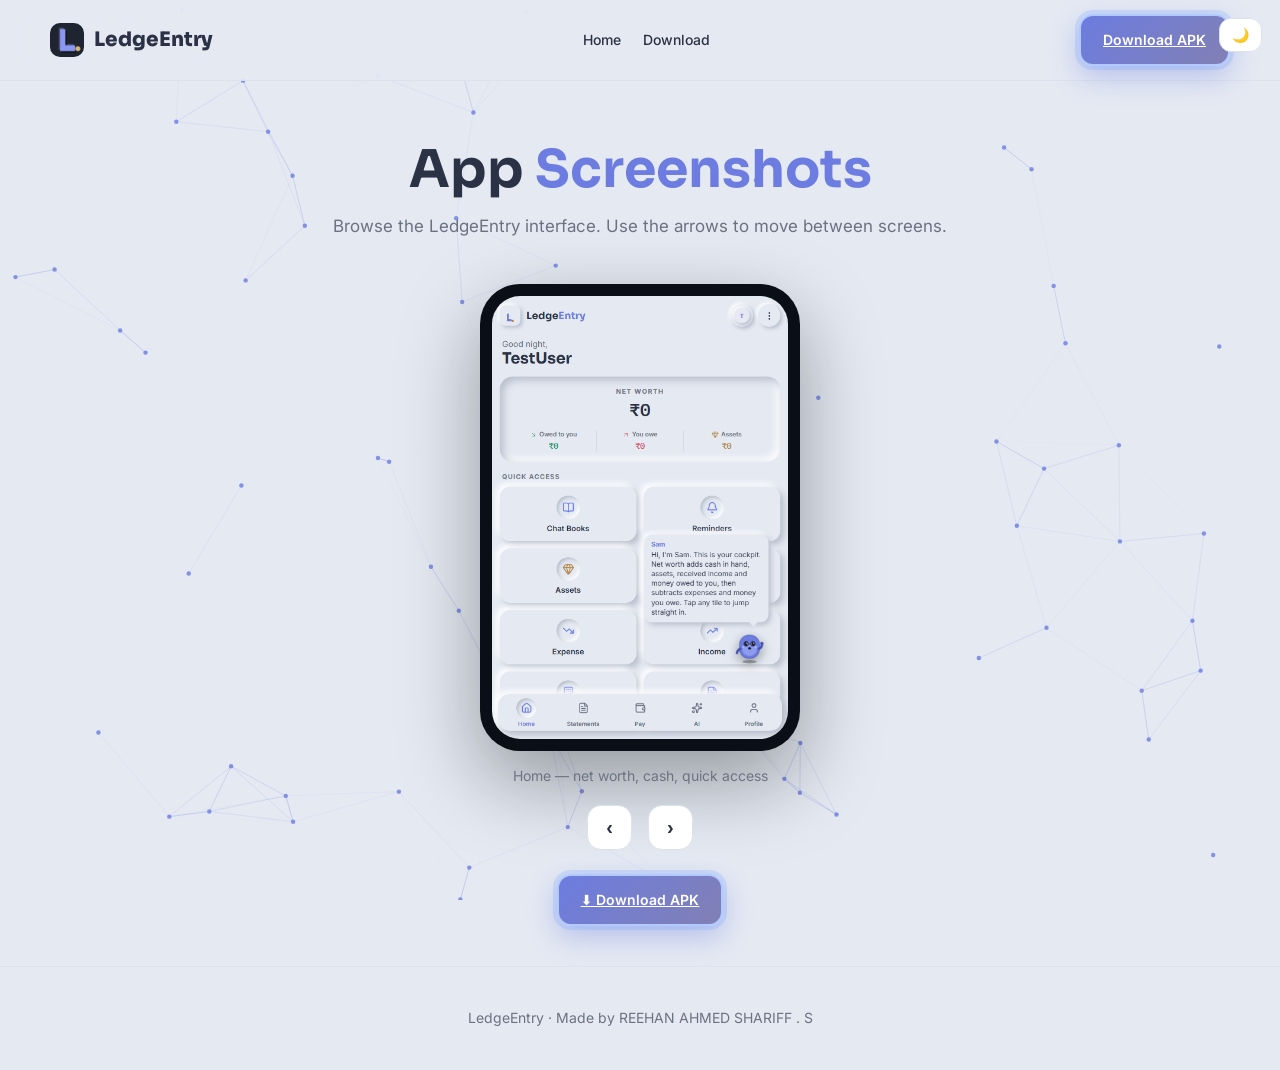
==== commit 56b0876e: "Keep only showcase site; remove app files" ====
--- a/index.html
+++ b/index.html
@@ -1,21 +1,114 @@
-<!doctype html>
+<!DOCTYPE html>
 <html lang="en">
-  <head>
-    <meta charset="UTF-8" />
-    <meta name="viewport" content="width=device-width, initial-scale=1.0, maximum-scale=1.0, user-scalable=no, viewport-fit=cover" />
-    <meta name="color-scheme" content="light dark" />
-    <meta name="theme-color" content="#1E2430" />
-    <script>(function(){function g(){try{var raw=localStorage.getItem('ledgeentry_prefs');if(raw){var p=JSON.parse(raw);if(typeof p.darkMode==='boolean')return p.darkMode;}}catch(e){}try{var all=localStorage;for(var i=0;i<all.length;i++){var k=all.key(i);if(!k)continue;try{var r=all.getItem(k);if(r&&r.indexOf('darkMode')>-1){var pp=JSON.parse(r);if(typeof pp.darkMode==='boolean')return pp.darkMode;}}catch(e){}}}catch(e){}try{if(window.matchMedia){if(window.matchMedia('(prefers-color-scheme: light)').matches)return false;if(window.matchMedia('(prefers-color-scheme: dark)').matches)return true;}}catch(e){}return true;}var m=g();var bg=m?'#0A0E16':'#F7F8FA';document.documentElement.setAttribute('data-theme',m?'dark':'light');document.documentElement.style.background=bg;var s=document.createElement('style');s.textContent='html,body,#root{background:'+bg+' !important;margin:0}';document.head.prepend(s);})();</script>
-    <title>LedgeEntry</title>
-    <link rel="preconnect" href="https://fonts.googleapis.com">
-    <link rel="preconnect" href="https://fonts.gstatic.com" crossorigin>
-    <link href="https://fonts.googleapis.com/css2?family=Sora:wght@600;700;800&family=Inter:wght@400;500;600;700&family=IBM+Plex+Mono:wght@500;600&display=swap" rel="stylesheet">
-    <script type="module" crossorigin src="./assets/index-exS-tCvW.js"></script>
-    <link rel="stylesheet" crossorigin href="./assets/index-BNrL5BwX.css">
-  </head>
-  <body>
-    <div id="root"></div>
-    <jeep-sqlite autoInit="true"></jeep-sqlite>
+<head>
+<meta charset="utf-8" />
+<meta name="viewport" content="width=device-width, initial-scale=1" />
+<title>LedgeEntry — Screenshots</title>
+<link rel="icon" href="assets/logo.png" />
+<link rel="preconnect" href="https://fonts.googleapis.com" />
+<link rel="preconnect" href="https://fonts.gstatic.com" crossorigin />
+<link href="https://fonts.googleapis.com/css2?family=Sora:wght@400;600;700;800&family=Inter:wght@400;500;600&display=swap" rel="stylesheet" />
+<style>
+  :root{--bg:#E4E9F2;--text:#2B3245;--sub:#6B7280;--accent:#6C7CE0;--accentText:#FFFFFF;--gold:#B4884D;--shadowD:#B7BECB;--shadowL:#FFFFFF;--card:#FFFFFF;--border:#DCE2EC}
+  [data-theme="dark"]{--bg:#1E2430;--text:#ECEFF7;--sub:#8D9AB0;--accent:#8B98F0;--accentText:#12141C;--gold:#D9B679;--shadowD:#14181F;--shadowL:#2A3140;--card:#262D3A;--border:#333B4A}
+  *{box-sizing:border-box}html,body{margin:0;padding:0}
+  body{font-family:'Inter',system-ui,sans-serif;background:var(--bg);color:var(--text);line-height:1.6}
+  h1,h2,h3{font-family:'Sora',sans-serif;margin:0 0 12px}
+  .container{max-width:1180px;margin:0 auto;padding:0 24px}
+  header{position:sticky;top:0;z-index:50;background:color-mix(in srgb,var(--bg) 85%,transparent);backdrop-filter:blur(12px);border-bottom:1px solid var(--border)}
+  .nav{display:flex;align-items:center;justify-content:space-between;padding:14px 0}
+  .brand{display:flex;align-items:center;gap:10px;font-weight:800;font-size:20px;font-family:'Sora'}
+  .brand img{width:34px;height:34px;border-radius:10px}
+  .btn{display:inline-flex;align-items:center;gap:8px;padding:13px 22px;border-radius:14px;border:none;cursor:pointer;font-weight:600;font-size:14px;transition:transform .2s,box-shadow .2s}
+  .btn:hover{transform:translateY(-2px) scale(1.02)}
+  .btn.primary{background:linear-gradient(135deg,var(--accent),color-mix(in srgb,var(--accent) 70%,var(--gold)));color:var(--accentText);border:2px solid color-mix(in srgb,#7EA6FF 60%,#FFFFFF);box-shadow:0 0 0 4px color-mix(in srgb,#7EA6FF 25%,transparent),0 10px 28px color-mix(in srgb,var(--accent) 40%,transparent);animation:pulseBorder 2s ease-in-out infinite}
+  @keyframes pulseBorder{0%,100%{box-shadow:0 0 0 4px color-mix(in srgb,#7EA6FF 20%,transparent),0 10px 28px color-mix(in srgb,var(--accent) 40%,transparent)}50%{box-shadow:0 0 0 8px color-mix(in srgb,#7EA6FF 35%,transparent),0 14px 34px color-mix(in srgb,var(--accent) 50%,transparent)}}
+  .btn.ghost{background:var(--card);color:var(--text);border:1px solid var(--border)}
+  .theme-toggle{background:var(--card);border:1px solid var(--border);border-radius:12px;padding:8px 12px;cursor:pointer;font-size:14px}
+  .topnav a{position:relative;padding:6px 2px;transition:color .2s;color:var(--text);font-weight:500;font-size:14px;text-decoration:none}
+  .topnav a::after{content:'';position:absolute;left:0;bottom:0;width:0;height:2px;background:linear-gradient(90deg,var(--accent),var(--gold));transition:width .25s;border-radius:2px}
+  .topnav a:hover{color:var(--accent)}
+  .topnav a:hover::after{width:100%}
+  .hero{padding:60px 0 20px;text-align:center}
+  .hero h1{font-size:clamp(30px,5vw,52px);line-height:1.1}
+  .hero h1 span{color:var(--accent)}
+  .hero p{max-width:640px;margin:14px auto 24px;color:var(--sub);font-size:17px}
+  .wrap{max-width:420px;margin:0 auto;text-align:center}
+  .phone{background:#0A0E16;border-radius:40px;padding:12px;box-shadow:0 30px 80px rgba(0,0,0,.35);width:320px;margin:0 auto}
+  .phone img{width:100%;border-radius:28px;display:block}
+  .cap{margin-top:14px;color:var(--sub);font-size:14px}
+  .arrows{display:flex;justify-content:center;gap:16px;margin-top:18px}
+  footer{padding:40px 0;border-top:1px solid var(--border);color:var(--sub);font-size:14px;text-align:center;margin-top:40px}
+  .canvas-bg{position:fixed;inset:0;z-index:-1;pointer-events:none}
+</style>
+</head>
+<body data-theme="light">
+<canvas id="bgCanvas" class="canvas-bg"></canvas>
+<header>
+  <div class="container nav">
+    <div class="brand"><img src="assets/logo.png" alt="LedgeEntry" /> LedgeEntry</div>
+    <nav class="topnav" style="display:flex;gap:18px;align-items:center">
+      <a href="#" style="color:var(--text);font-weight:500;font-size:14px">Home</a>
+      <a href="#download" style="color:var(--text);font-weight:500;font-size:14px">Download</a>
+    </nav>
+    <div style="display:flex;gap:10px;align-items:center">
+      <a class="btn primary" href="LedgeEntry-debug.apk" download>Download APK</a>
+    </div>
+    <button class="theme-toggle" id="themeBtn" aria-label="Toggle theme" style="position:fixed;top:18px;right:18px;z-index:100;margin:0">🌙</button>
+  </div>
+</header>
+<main class="container">
+  <section class="hero">
+    <h1>App <span>Screenshots</span></h1>
+    <p>Browse the LedgeEntry interface. Use the arrows to move between screens.</p>
+  </section>
+  <div class="wrap">
+    <div class="phone">
+      <img id="shotImg" src="assets/shot-home.png" alt="App screenshot" />
+    </div>
+    <p class="cap" id="shotCaption">Home — net worth, cash, quick access</p>
+    <div class="arrows">
+      <button id="prevShot" class="btn ghost" style="padding:10px 18px;font-size:20px">‹</button>
+      <button id="nextShot" class="btn ghost" style="padding:10px 18px;font-size:20px">›</button>
+    </div>
+    <div style="margin-top:24px">
+      <a class="btn primary" href="LedgeEntry-debug.apk" download>⬇ Download APK</a>
+    </div>
+  </div>
+</main>
+<footer>
+  <div class="container">
+    <div>LedgeEntry · Made by REEHAN AHMED SHARIFF . S</div>
+  </div>
+</footer>
+<script>
+  const shots = [
+    { src: 'assets/shot-home.png', caption: 'Home — net worth, cash, quick access' },
+    { src: 'assets/shot-ai.png', caption: 'AI Assistant — built-in & Gemini' },
+    { src: 'assets/shot-profile.png', caption: 'Profile — account & tools' },
+    { src: 'assets/shot-settings.png', caption: 'Settings — preferences & about' },
+  ];
+  let i = 0;
+  const img = document.getElementById('shotImg');
+  const cap = document.getElementById('shotCaption');
+  function show(n){ i=(n+shots.length)%shots.length; img.src=shots[i].src; cap.textContent=shots[i].caption; }
+  document.getElementById('prevShot').addEventListener('click',()=>show(i-1));
+  document.getElementById('nextShot').addEventListener('click',()=>show(i+1));
+  show(0);
 
-  </body>
+  // animated bg
+  const c=document.getElementById('bgCanvas');const ctx=c.getContext('2d');let w,h,pts=[],mouse={x:-9999,y:-9999};
+  function resize(){w=c.width=window.innerWidth;h=c.height=window.innerHeight;}
+  function init(){pts=[];for(let k=0;k<70;k++)pts.push({x:Math.random()*w,y:Math.random()*h,vx:(Math.random()-.5)*.25,vy:(Math.random()-.5)*.25});}
+  function step(){ctx.clearRect(0,0,w,h);const dark=document.body.getAttribute('data-theme')==='dark';const col=dark?'139,152,240':'108,124,224';for(const p of pts){p.x+=p.vx;p.y+=p.vy;if(p.x<0||p.x>w)p.vx*=-1;if(p.y<0||p.y>h)p.vy*=-1;const dx=mouse.x-p.x,dy=mouse.y-p.y,d=Math.hypot(dx,dy);if(d<180){p.vx+=dx/d*.015;p.vy+=dy/d*.015;}const sp=Math.hypot(p.vx,p.vy);if(sp>.5){p.vx*=.5/sp;p.vy*=.5/sp;}}for(let a=0;a<pts.length;a++)for(let b=a+1;b<pts.length;b++){const dx=pts[a].x-pts[b].x,dy=pts[a].y-pts[b].y,d=Math.hypot(dx,dy);if(d<130){ctx.strokeStyle='rgba('+col+','+(1-d/130)*.35+')';ctx.lineWidth=1;ctx.beginPath();ctx.moveTo(pts[a].x,pts[a].y);ctx.lineTo(pts[b].x,pts[b].y);ctx.stroke();}}for(const p of pts){ctx.fillStyle='rgba('+col+',.8)';ctx.beginPath();ctx.arc(p.x,p.y,2.2,0,Math.PI*2);ctx.fill();}requestAnimationFrame(step);}
+  window.addEventListener('resize',()=>{resize();init();});window.addEventListener('mousemove',(e)=>{mouse.x=e.clientX;mouse.y=e.clientY;});window.addEventListener('mouseleave',()=>{mouse.x=-9999;mouse.y=-9999;});resize();init();step();
+</script>
+<script>
+  const btn = document.getElementById('themeBtn');
+  const apply = (t) => { document.body.setAttribute('data-theme', t); btn.textContent = t === 'dark' ? '☀️' : '🌙'; localStorage.setItem('le-theme', t); };
+  const saved = localStorage.getItem('le-theme') || (matchMedia('(prefers-color-scheme: dark)').matches ? 'dark' : 'light');
+  apply(saved);
+  btn.addEventListener('click', () => apply(document.body.getAttribute('data-theme') === 'dark' ? 'light' : 'dark'));
+</script>
+</body>
 </html>
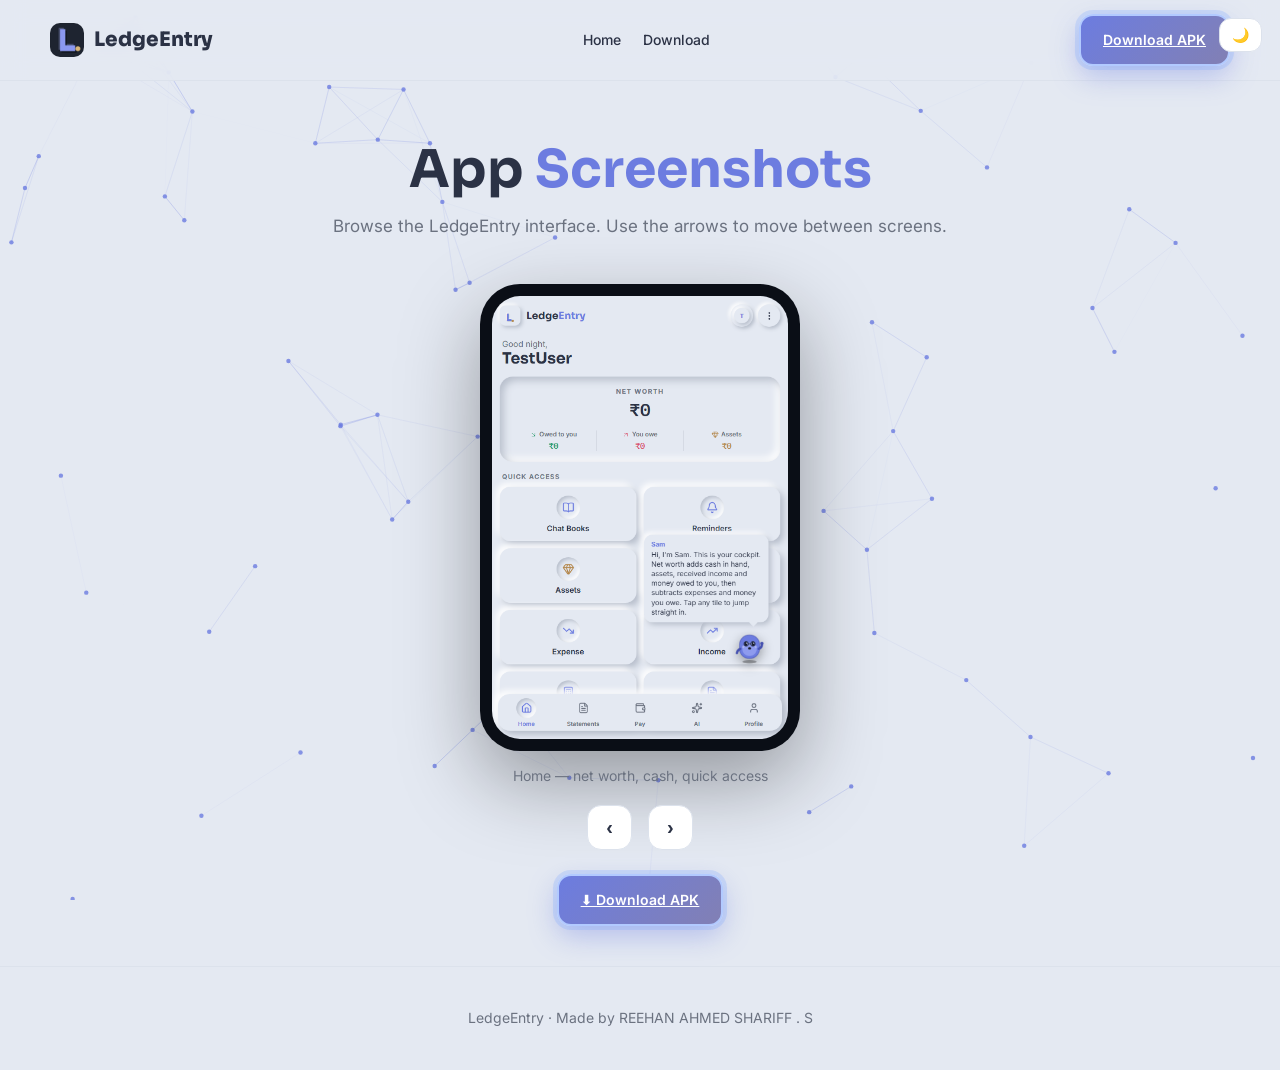
==== commit b206dd23: "Fix header navigation anchor targets" ====
--- a/index.html
+++ b/index.html
@@ -62,7 +62,7 @@
     <h1>App <span>Screenshots</span></h1>
     <p>Browse the LedgeEntry interface. Use the arrows to move between screens.</p>
   </section>
-  <div class="wrap">
+  <div class="wrap" id="download">
     <div class="phone">
       <img id="shotImg" src="assets/shot-home.png" alt="App screenshot" />
     </div>
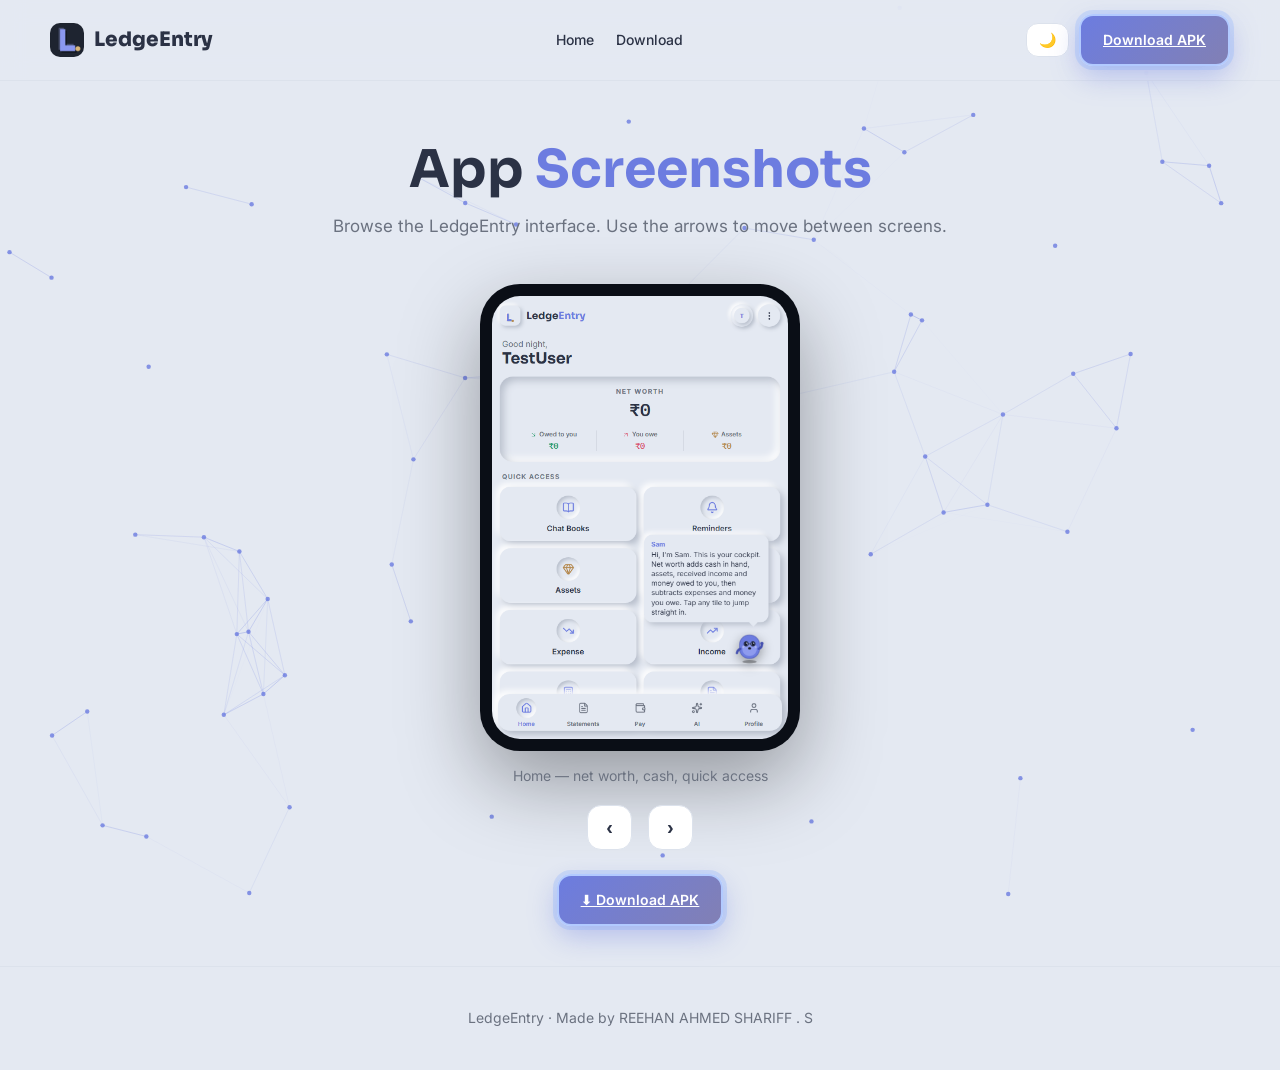
==== commit cf19a53f: "Move theme toggle into header flow to fix navigation overlap" ====
--- a/index.html
+++ b/index.html
@@ -52,9 +52,9 @@
       <a href="#download" style="color:var(--text);font-weight:500;font-size:14px">Download</a>
     </nav>
     <div style="display:flex;gap:10px;align-items:center">
+      <button class="theme-toggle" id="themeBtn" aria-label="Toggle theme" style="margin:0">dYOT</button>
       <a class="btn primary" href="LedgeEntry-debug.apk" download>Download APK</a>
     </div>
-    <button class="theme-toggle" id="themeBtn" aria-label="Toggle theme" style="position:fixed;top:18px;right:18px;z-index:100;margin:0">🌙</button>
   </div>
 </header>
 <main class="container">
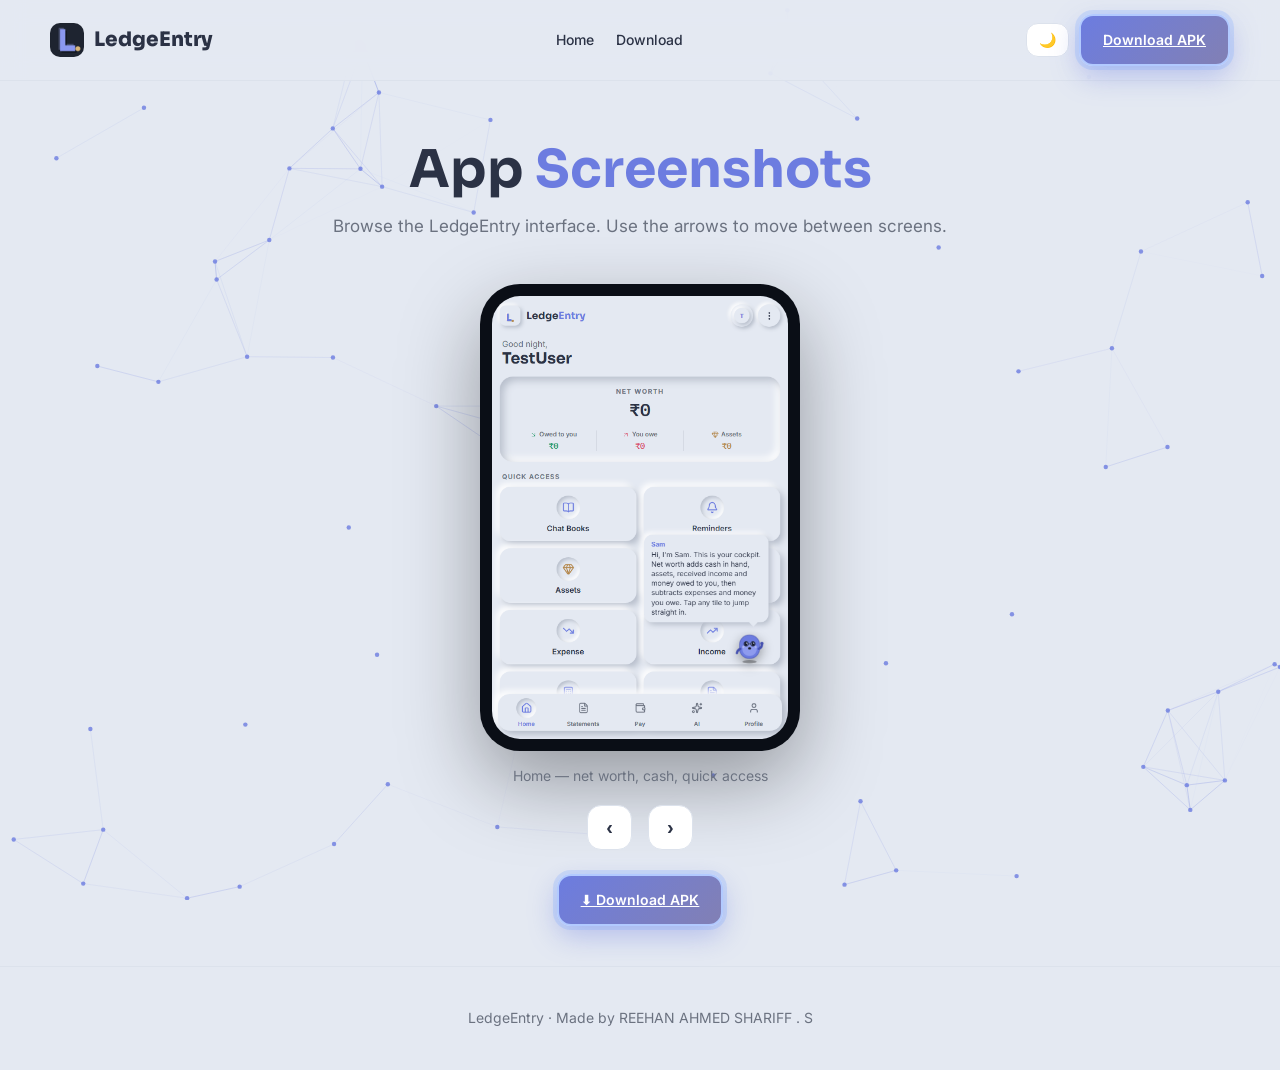
==== commit fa0dffde: "Make Home nav link target hero section" ====
--- a/index.html
+++ b/index.html
@@ -48,7 +48,7 @@
   <div class="container nav">
     <div class="brand"><img src="assets/logo.png" alt="LedgeEntry" /> LedgeEntry</div>
     <nav class="topnav" style="display:flex;gap:18px;align-items:center">
-      <a href="#" style="color:var(--text);font-weight:500;font-size:14px">Home</a>
+      <a href="#home" style="color:var(--text);font-weight:500;font-size:14px">Home</a>
       <a href="#download" style="color:var(--text);font-weight:500;font-size:14px">Download</a>
     </nav>
     <div style="display:flex;gap:10px;align-items:center">
@@ -58,7 +58,7 @@
   </div>
 </header>
 <main class="container">
-  <section class="hero">
+  <section class="hero" id="home">
     <h1>App <span>Screenshots</span></h1>
     <p>Browse the LedgeEntry interface. Use the arrows to move between screens.</p>
   </section>
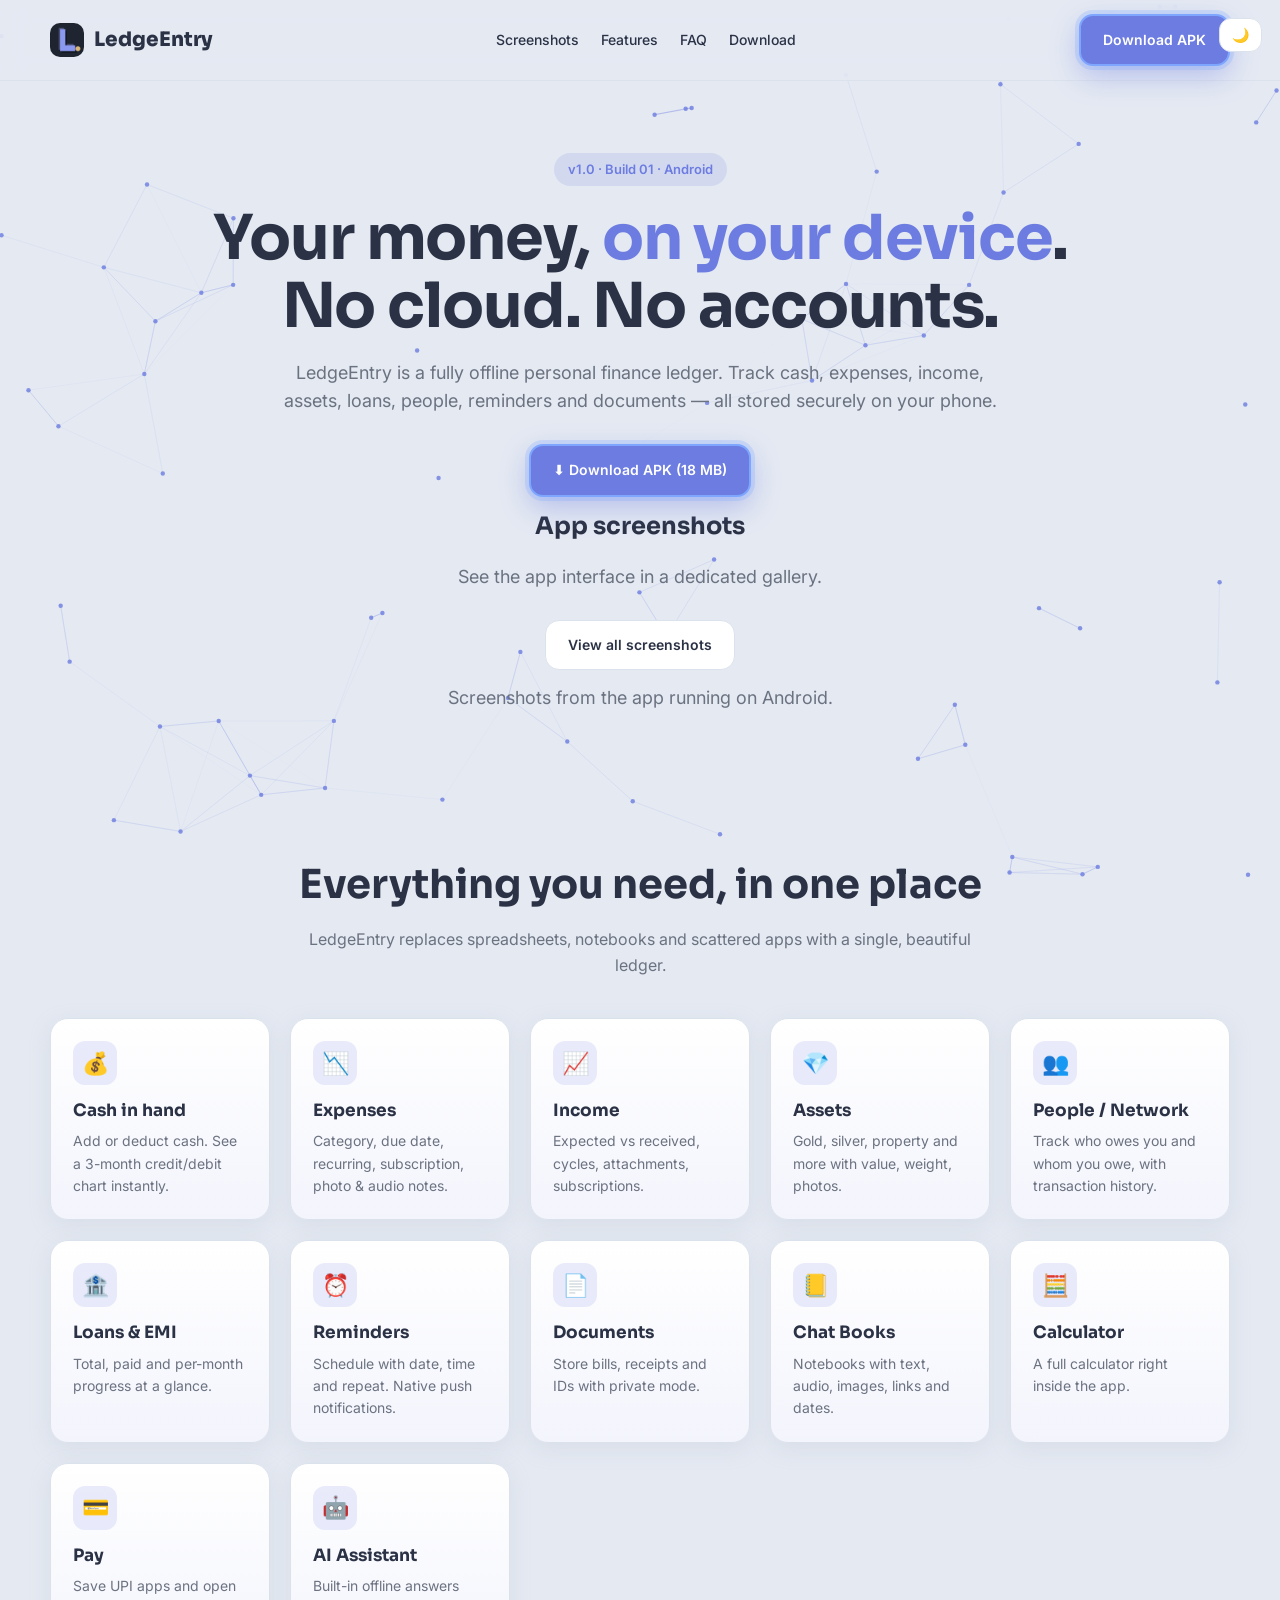
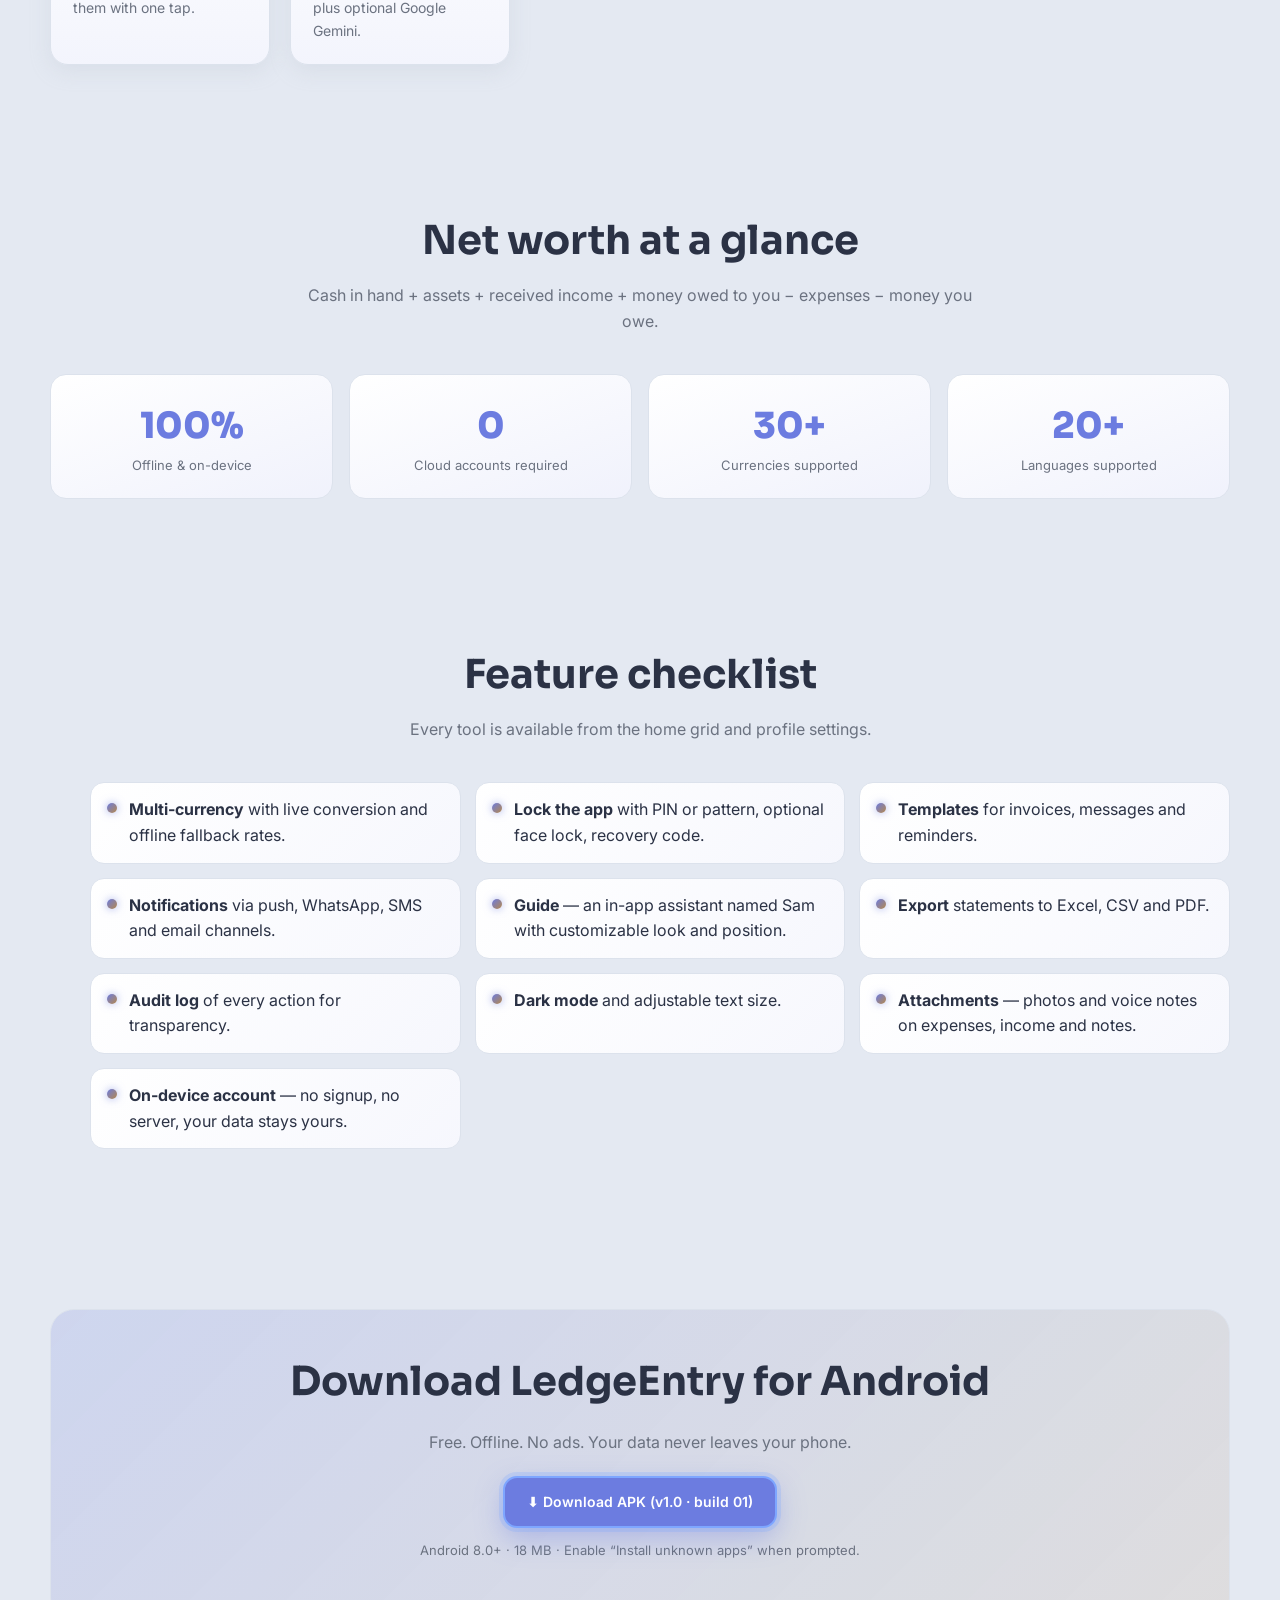
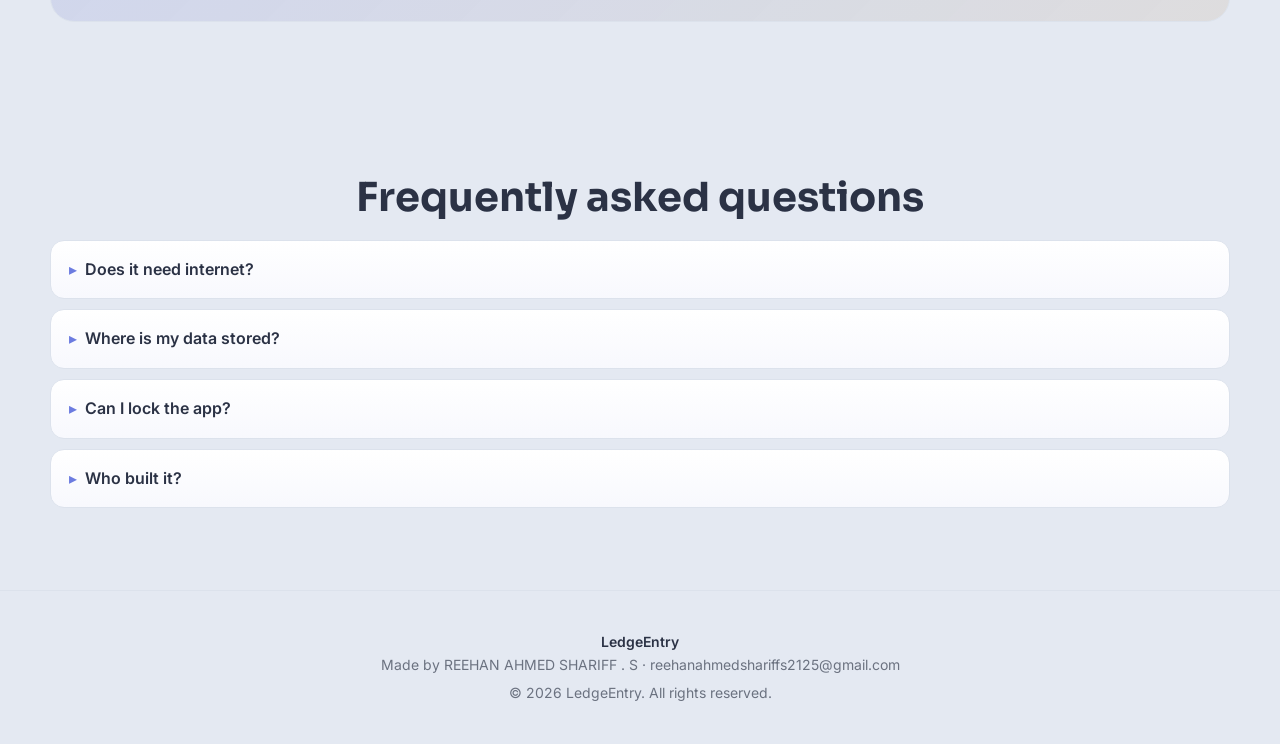
==== commit eb7b4354: "Replace repository contents with project2 exact structure" ====
--- a/index.html
+++ b/index.html
@@ -1,114 +1,284 @@
-<!DOCTYPE html>
-<html lang="en">
-<head>
-<meta charset="utf-8" />
-<meta name="viewport" content="width=device-width, initial-scale=1" />
-<title>LedgeEntry — Screenshots</title>
-<link rel="icon" href="assets/logo.png" />
-<link rel="preconnect" href="https://fonts.googleapis.com" />
-<link rel="preconnect" href="https://fonts.gstatic.com" crossorigin />
-<link href="https://fonts.googleapis.com/css2?family=Sora:wght@400;600;700;800&family=Inter:wght@400;500;600&display=swap" rel="stylesheet" />
-<style>
-  :root{--bg:#E4E9F2;--text:#2B3245;--sub:#6B7280;--accent:#6C7CE0;--accentText:#FFFFFF;--gold:#B4884D;--shadowD:#B7BECB;--shadowL:#FFFFFF;--card:#FFFFFF;--border:#DCE2EC}
-  [data-theme="dark"]{--bg:#1E2430;--text:#ECEFF7;--sub:#8D9AB0;--accent:#8B98F0;--accentText:#12141C;--gold:#D9B679;--shadowD:#14181F;--shadowL:#2A3140;--card:#262D3A;--border:#333B4A}
-  *{box-sizing:border-box}html,body{margin:0;padding:0}
-  body{font-family:'Inter',system-ui,sans-serif;background:var(--bg);color:var(--text);line-height:1.6}
-  h1,h2,h3{font-family:'Sora',sans-serif;margin:0 0 12px}
-  .container{max-width:1180px;margin:0 auto;padding:0 24px}
-  header{position:sticky;top:0;z-index:50;background:color-mix(in srgb,var(--bg) 85%,transparent);backdrop-filter:blur(12px);border-bottom:1px solid var(--border)}
-  .nav{display:flex;align-items:center;justify-content:space-between;padding:14px 0}
-  .brand{display:flex;align-items:center;gap:10px;font-weight:800;font-size:20px;font-family:'Sora'}
-  .brand img{width:34px;height:34px;border-radius:10px}
-  .btn{display:inline-flex;align-items:center;gap:8px;padding:13px 22px;border-radius:14px;border:none;cursor:pointer;font-weight:600;font-size:14px;transition:transform .2s,box-shadow .2s}
-  .btn:hover{transform:translateY(-2px) scale(1.02)}
-  .btn.primary{background:linear-gradient(135deg,var(--accent),color-mix(in srgb,var(--accent) 70%,var(--gold)));color:var(--accentText);border:2px solid color-mix(in srgb,#7EA6FF 60%,#FFFFFF);box-shadow:0 0 0 4px color-mix(in srgb,#7EA6FF 25%,transparent),0 10px 28px color-mix(in srgb,var(--accent) 40%,transparent);animation:pulseBorder 2s ease-in-out infinite}
-  @keyframes pulseBorder{0%,100%{box-shadow:0 0 0 4px color-mix(in srgb,#7EA6FF 20%,transparent),0 10px 28px color-mix(in srgb,var(--accent) 40%,transparent)}50%{box-shadow:0 0 0 8px color-mix(in srgb,#7EA6FF 35%,transparent),0 14px 34px color-mix(in srgb,var(--accent) 50%,transparent)}}
-  .btn.ghost{background:var(--card);color:var(--text);border:1px solid var(--border)}
-  .theme-toggle{background:var(--card);border:1px solid var(--border);border-radius:12px;padding:8px 12px;cursor:pointer;font-size:14px}
-  .topnav a{position:relative;padding:6px 2px;transition:color .2s;color:var(--text);font-weight:500;font-size:14px;text-decoration:none}
-  .topnav a::after{content:'';position:absolute;left:0;bottom:0;width:0;height:2px;background:linear-gradient(90deg,var(--accent),var(--gold));transition:width .25s;border-radius:2px}
-  .topnav a:hover{color:var(--accent)}
-  .topnav a:hover::after{width:100%}
-  .hero{padding:60px 0 20px;text-align:center}
-  .hero h1{font-size:clamp(30px,5vw,52px);line-height:1.1}
-  .hero h1 span{color:var(--accent)}
-  .hero p{max-width:640px;margin:14px auto 24px;color:var(--sub);font-size:17px}
-  .wrap{max-width:420px;margin:0 auto;text-align:center}
-  .phone{background:#0A0E16;border-radius:40px;padding:12px;box-shadow:0 30px 80px rgba(0,0,0,.35);width:320px;margin:0 auto}
-  .phone img{width:100%;border-radius:28px;display:block}
-  .cap{margin-top:14px;color:var(--sub);font-size:14px}
-  .arrows{display:flex;justify-content:center;gap:16px;margin-top:18px}
-  footer{padding:40px 0;border-top:1px solid var(--border);color:var(--sub);font-size:14px;text-align:center;margin-top:40px}
-  .canvas-bg{position:fixed;inset:0;z-index:-1;pointer-events:none}
-</style>
-</head>
-<body data-theme="light">
-<canvas id="bgCanvas" class="canvas-bg"></canvas>
-<header>
-  <div class="container nav">
-    <div class="brand"><img src="assets/logo.png" alt="LedgeEntry" /> LedgeEntry</div>
-    <nav class="topnav" style="display:flex;gap:18px;align-items:center">
-      <a href="#home" style="color:var(--text);font-weight:500;font-size:14px">Home</a>
-      <a href="#download" style="color:var(--text);font-weight:500;font-size:14px">Download</a>
-    </nav>
-    <div style="display:flex;gap:10px;align-items:center">
-      <button class="theme-toggle" id="themeBtn" aria-label="Toggle theme" style="margin:0">dYOT</button>
-      <a class="btn primary" href="LedgeEntry-debug.apk" download>Download APK</a>
-    </div>
-  </div>
-</header>
-<main class="container">
-  <section class="hero" id="home">
-    <h1>App <span>Screenshots</span></h1>
-    <p>Browse the LedgeEntry interface. Use the arrows to move between screens.</p>
-  </section>
-  <div class="wrap" id="download">
-    <div class="phone">
-      <img id="shotImg" src="assets/shot-home.png" alt="App screenshot" />
-    </div>
-    <p class="cap" id="shotCaption">Home — net worth, cash, quick access</p>
-    <div class="arrows">
-      <button id="prevShot" class="btn ghost" style="padding:10px 18px;font-size:20px">‹</button>
-      <button id="nextShot" class="btn ghost" style="padding:10px 18px;font-size:20px">›</button>
-    </div>
-    <div style="margin-top:24px">
-      <a class="btn primary" href="LedgeEntry-debug.apk" download>⬇ Download APK</a>
-    </div>
-  </div>
-</main>
-<footer>
-  <div class="container">
-    <div>LedgeEntry · Made by REEHAN AHMED SHARIFF . S</div>
-  </div>
-</footer>
-<script>
-  const shots = [
-    { src: 'assets/shot-home.png', caption: 'Home — net worth, cash, quick access' },
-    { src: 'assets/shot-ai.png', caption: 'AI Assistant — built-in & Gemini' },
-    { src: 'assets/shot-profile.png', caption: 'Profile — account & tools' },
-    { src: 'assets/shot-settings.png', caption: 'Settings — preferences & about' },
-  ];
-  let i = 0;
-  const img = document.getElementById('shotImg');
-  const cap = document.getElementById('shotCaption');
-  function show(n){ i=(n+shots.length)%shots.length; img.src=shots[i].src; cap.textContent=shots[i].caption; }
-  document.getElementById('prevShot').addEventListener('click',()=>show(i-1));
-  document.getElementById('nextShot').addEventListener('click',()=>show(i+1));
-  show(0);
-
-  // animated bg
-  const c=document.getElementById('bgCanvas');const ctx=c.getContext('2d');let w,h,pts=[],mouse={x:-9999,y:-9999};
-  function resize(){w=c.width=window.innerWidth;h=c.height=window.innerHeight;}
-  function init(){pts=[];for(let k=0;k<70;k++)pts.push({x:Math.random()*w,y:Math.random()*h,vx:(Math.random()-.5)*.25,vy:(Math.random()-.5)*.25});}
-  function step(){ctx.clearRect(0,0,w,h);const dark=document.body.getAttribute('data-theme')==='dark';const col=dark?'139,152,240':'108,124,224';for(const p of pts){p.x+=p.vx;p.y+=p.vy;if(p.x<0||p.x>w)p.vx*=-1;if(p.y<0||p.y>h)p.vy*=-1;const dx=mouse.x-p.x,dy=mouse.y-p.y,d=Math.hypot(dx,dy);if(d<180){p.vx+=dx/d*.015;p.vy+=dy/d*.015;}const sp=Math.hypot(p.vx,p.vy);if(sp>.5){p.vx*=.5/sp;p.vy*=.5/sp;}}for(let a=0;a<pts.length;a++)for(let b=a+1;b<pts.length;b++){const dx=pts[a].x-pts[b].x,dy=pts[a].y-pts[b].y,d=Math.hypot(dx,dy);if(d<130){ctx.strokeStyle='rgba('+col+','+(1-d/130)*.35+')';ctx.lineWidth=1;ctx.beginPath();ctx.moveTo(pts[a].x,pts[a].y);ctx.lineTo(pts[b].x,pts[b].y);ctx.stroke();}}for(const p of pts){ctx.fillStyle='rgba('+col+',.8)';ctx.beginPath();ctx.arc(p.x,p.y,2.2,0,Math.PI*2);ctx.fill();}requestAnimationFrame(step);}
-  window.addEventListener('resize',()=>{resize();init();});window.addEventListener('mousemove',(e)=>{mouse.x=e.clientX;mouse.y=e.clientY;});window.addEventListener('mouseleave',()=>{mouse.x=-9999;mouse.y=-9999;});resize();init();step();
-</script>
-<script>
-  const btn = document.getElementById('themeBtn');
-  const apply = (t) => { document.body.setAttribute('data-theme', t); btn.textContent = t === 'dark' ? '☀️' : '🌙'; localStorage.setItem('le-theme', t); };
-  const saved = localStorage.getItem('le-theme') || (matchMedia('(prefers-color-scheme: dark)').matches ? 'dark' : 'light');
-  apply(saved);
-  btn.addEventListener('click', () => apply(document.body.getAttribute('data-theme') === 'dark' ? 'light' : 'dark'));
-</script>
-</body>
-</html>
+<!DOCTYPE html>
+<html lang="en">
+<head>
+<meta charset="utf-8" />
+<meta name="viewport" content="width=device-width, initial-scale=1" />
+<title>LedgeEntry — Offline Personal Finance Ledger</title>
+<meta name="description" content="LedgeEntry is an offline, on-device personal finance app. Track cash, expenses, income, assets, loans, people, reminders, documents and more. Download the Android APK." />
+<link rel="icon" href="assets/logo.png" />
+<link rel="preconnect" href="https://fonts.googleapis.com" />
+<link rel="preconnect" href="https://fonts.gstatic.com" crossorigin />
+<link href="https://fonts.googleapis.com/css2?family=Sora:wght@400;600;700;800&family=Inter:wght@400;500;600&display=swap" rel="stylesheet" />
+<style>
+  :root{
+    --bg:#E4E9F2; --text:#2B3245; --sub:#6B7280; --accent:#6C7CE0; --accentText:#FFFFFF;
+    --gold:#B4884D; --shadowD:#B7BECB; --shadowL:#FFFFFF; --danger:#D9506A; --success:#2F9E72;
+    --card:#FFFFFF; --border:#DCE2EC;
+  }
+  [data-theme="dark"]{
+    --bg:#1E2430; --text:#ECEFF7; --sub:#8D9AB0; --accent:#8B98F0; --accentText:#12141C;
+    --gold:#D9B679; --shadowD:#14181F; --shadowL:#2A3140; --danger:#E88598; --success:#6FC79A;
+    --card:#262D3A; --border:#333B4A;
+  }
+  *{box-sizing:border-box}
+  html{scroll-behavior:smooth}
+  html,body{margin:0;padding:0}
+  body{font-family:'Inter',system-ui,sans-serif;background:var(--bg);color:var(--text);line-height:1.6;transition:background .3s,color .3s}
+  h1,h2,h3,h4{font-family:'Sora',sans-serif;margin:0 0 12px}
+  a{color:var(--accent);text-decoration:none}
+  .container{max-width:1180px;margin:0 auto;padding:0 24px}
+  header{position:sticky;top:0;z-index:50;background:color-mix(in srgb,var(--bg) 85%,transparent);backdrop-filter:blur(12px);border-bottom:1px solid var(--border)}
+  .nav{display:flex;align-items:center;justify-content:space-between;padding:14px 0}
+  .brand{display:flex;align-items:center;gap:10px;font-weight:800;font-size:20px;font-family:'Sora'}
+  .brand img{width:34px;height:34px;border-radius:10px}
+  .btn{display:inline-flex;align-items:center;gap:8px;padding:13px 22px;border-radius:14px;border:none;cursor:pointer;font-weight:600;font-size:14px;transition:transform .2s,box-shadow .2s,background .2s;position:relative;overflow:hidden}
+  .btn::after{content:'';position:absolute;inset:0;background:linear-gradient(120deg,transparent 30%,rgba(255,255,255,.25) 50%,transparent 70%);transform:translateX(-100%);transition:transform .6s}
+  .btn:hover::after{transform:translateX(100%)}
+  .btn:hover{transform:translateY(-2px) scale(1.02);box-shadow:0 12px 28px color-mix(in srgb,var(--accent) 40%,transparent)}
+  .btn.primary{background:linear-gradient(135deg,var(--accent),color-mix(in srgb,var(--accent) 70%,var(--gold)));color:var(--accentText);box-shadow:0 8px 24px color-mix(in srgb,var(--accent) 35%,transparent);border:2px solid color-mix(in srgb,var(--accent) 60%,#FFFFFF)}
+  a.btn.primary[href$=".apk"]{border:2px solid #7EA6FF;box-shadow:0 0 0 4px color-mix(in srgb,#7EA6FF 25%,transparent),0 10px 28px color-mix(in srgb,var(--accent) 40%,transparent);animation:pulseBorder 2s ease-in-out infinite}
+  @keyframes pulseBorder{0%,100%{box-shadow:0 0 0 4px color-mix(in srgb,#7EA6FF 20%,transparent),0 10px 28px color-mix(in srgb,var(--accent) 40%,transparent)}50%{box-shadow:0 0 0 8px color-mix(in srgb,#7EA6FF 35%,transparent),0 14px 34px color-mix(in srgb,var(--accent) 50%,transparent)}}
+  .btn.ghost{background:var(--card);color:var(--text);border:1px solid var(--border);backdrop-filter:blur(8px)}
+  .btn.primary{background:var(--accent);color:var(--accentText);box-shadow:0 8px 24px color-mix(in srgb,var(--accent) 35%,transparent)}
+  .btn.ghost{background:var(--card);color:var(--text);border:1px solid var(--border)}
+  .theme-toggle{background:var(--card);border:1px solid var(--border);border-radius:12px;padding:8px 12px;cursor:pointer;font-size:14px}
+  .hero{padding:72px 0 40px;text-align:center}
+  .hero h1{font-size:clamp(34px,6vw,62px);line-height:1.1;letter-spacing:-0.02em;animation:fadeUp .9s ease both}
+  @keyframes fadeUp{from{opacity:0;transform:translateY(30px)}to{opacity:1;transform:translateY(0)}}
+  .hero h1 span{color:var(--accent)}
+  .hero p{max-width:720px;margin:18px auto 28px;color:var(--sub);font-size:18px}
+  .hero-actions{display:flex;gap:12px;justify-content:center;flex-wrap:wrap}
+  .badge{display:inline-block;padding:6px 14px;border-radius:999px;background:color-mix(in srgb,var(--accent) 14%,transparent);color:var(--accent);font-size:13px;font-weight:600;margin-bottom:18px}
+  .phone-frame{margin:40px auto 0;max-width:360px;position:relative}
+  .phone-frame .bezel{background:#0A0E16;border-radius:44px;padding:14px;box-shadow:0 30px 80px rgba(0,0,0,.35)}
+  .phone-frame iframe{width:100%;height:640px;border:none;border-radius:30px;background:#fff;display:block}
+  .section{padding:72px 0}
+  .section h2{font-size:clamp(26px,4vw,40px);text-align:center;margin-bottom:10px}
+  .section .lead{text-align:center;color:var(--sub);max-width:680px;margin:0 auto 40px}
+  .grid{display:grid;gap:20px}
+  .grid.cols3{grid-template-columns:repeat(auto-fit,minmax(260px,1fr))}
+  .grid.cols4{grid-template-columns:repeat(auto-fit,minmax(220px,1fr))}
+  .card{background:linear-gradient(180deg,var(--card),color-mix(in srgb,var(--card) 92%,var(--accent) 8%));border:1px solid var(--border);border-radius:18px;padding:22px;box-shadow:0 6px 20px color-mix(in srgb,var(--shadowD) 25%,transparent);transition:transform .25s,box-shadow .25s,border-color .25s;position:relative;overflow:hidden}
+  .card::before{content:'';position:absolute;inset:0;background:radial-gradient(circle at 50% 0%,color-mix(in srgb,var(--accent) 18%,transparent),transparent 60%);opacity:0;transition:opacity .3s;pointer-events:none}
+  .card:hover{transform:translateY(-6px);box-shadow:0 18px 40px color-mix(in srgb,var(--accent) 25%,transparent);border-color:var(--accent)}
+  .card:hover::before{opacity:1}
+  .card .ico{width:44px;height:44px;border-radius:12px;background:color-mix(in srgb,var(--accent) 14%,transparent);color:var(--accent);display:flex;align-items:center;justify-content:center;font-size:22px;margin-bottom:12px}
+  .card h3{font-size:17px;margin-bottom:6px}
+  .card p{color:var(--sub);font-size:14px;margin:0}
+  .feature-list{display:grid;grid-template-columns:repeat(auto-fit,minmax(280px,1fr));gap:14px}
+  .feature-list li{list-style:none;background:linear-gradient(135deg,var(--card),color-mix(in srgb,var(--card) 94%,var(--accent) 6%));border:1px solid var(--border);border-radius:14px;padding:14px 16px;display:flex;gap:12px;align-items:flex-start;transition:transform .2s,box-shadow .2s,border-color .2s}
+  .feature-list li:hover{transform:translateX(6px);border-color:var(--accent);box-shadow:0 8px 20px color-mix(in srgb,var(--accent) 18%,transparent)}
+  .feature-list .dot{width:10px;height:10px;border-radius:50%;background:linear-gradient(135deg,var(--accent),var(--gold));margin-top:6px;flex-shrink:0;box-shadow:0 0 8px color-mix(in srgb,var(--accent) 60%,transparent)}
+  .stats{display:grid;grid-template-columns:repeat(auto-fit,minmax(160px,1fr));gap:16px;text-align:center}
+  .stat{background:linear-gradient(160deg,var(--card),color-mix(in srgb,var(--accent) 10%,var(--card)));border:1px solid var(--border);border-radius:16px;padding:22px;transition:transform .25s,box-shadow .25s;border-color .25s;position:relative;overflow:hidden}
+  .stat::after{content:'';position:absolute;bottom:-40%;left:-20%;width:140%;height:140%;background:radial-gradient(circle,color-mix(in srgb,var(--accent) 18%,transparent),transparent 60%);opacity:0;transition:opacity .3s}
+  .stat:hover{transform:translateY(-6px) scale(1.02);box-shadow:0 16px 36px color-mix(in srgb,var(--accent) 25%,transparent);border-color:var(--accent)}
+  .stat:hover::after{opacity:1}
+  .stat .n{font-size:36px;font-weight:800;font-family:'Sora';color:var(--accent);position:relative}
+  .stat .l{color:var(--sub);font-size:13px;position:relative}
+  .download-box{background:linear-gradient(135deg,color-mix(in srgb,var(--accent) 18%,transparent),color-mix(in srgb,var(--gold) 12%,transparent));border:1px solid var(--border);border-radius:24px;padding:40px;text-align:center}
+  .download-box h2{margin-bottom:8px}
+  .download-box p{color:var(--sub);margin-bottom:20px}
+  .meta{color:var(--sub);font-size:13px;margin-top:12px}
+  .faq details{background:linear-gradient(180deg,var(--card),color-mix(in srgb,var(--card) 95%,var(--accent) 5%));border:1px solid var(--border);border-radius:14px;padding:16px 18px;margin-bottom:10px;transition:transform .2s,box-shadow .2s,border-color .2s}
+  .faq details:hover{transform:translateX(4px);border-color:var(--accent);box-shadow:0 8px 20px color-mix(in srgb,var(--accent) 15%,transparent)}
+  .faq summary{cursor:pointer;font-weight:600;display:flex;align-items:center;gap:8px}
+  .faq summary::before{content:'▸';color:var(--accent);transition:transform .2s}
+  .faq details[open] summary::before{transform:rotate(90deg)}
+  .faq p{color:var(--sub);margin:10px 0 0;padding-left:20px}
+  .reveal{opacity:0;transform:translateY(24px);transition:opacity .7s ease,transform .7s ease}
+  .reveal.visible{opacity:1;transform:translateY(0)}
+  footer{padding:40px 0;border-top:1px solid var(--border);color:var(--sub);font-size:14px;text-align:center}
+  .credit{font-weight:600;color:var(--text)}
+  .topnav a{position:relative;padding:6px 2px;transition:color .2s}
+  .topnav a::after{content:'';position:absolute;left:0;bottom:0;width:0;height:2px;background:linear-gradient(90deg,var(--accent),var(--gold));transition:width .25s;border-radius:2px}
+  .topnav a:hover{color:var(--accent)}
+  .topnav a:hover::after{width:100%}
+  @media (max-width:640px){.hero{padding:48px 0 24px}.topnav{display:none !important}}
+</style>
+</head>
+<body data-theme="light">
+    <canvas id="bgCanvas" style="position:fixed;inset:0;z-index:-1;pointer-events:none"></canvas>
+    <button id="scrollTopBtn" style="position:fixed;bottom:24px;right:24px;z-index:60;padding:10px 14px;border-radius:12px;border:none;background:var(--accent);color:var(--accentText);cursor:pointer;opacity:0;transform:translateY(20px);transition:opacity .3s,transform .3s;font-size:18px" aria-label="Scroll to top">↑</button>
+<header>
+  <div class="container nav">
+    <div class="brand"><img src="assets/logo.png" alt="LedgeEntry" /> LedgeEntry</div>
+    <nav style="display:flex;gap:18px;align-items:center" class="topnav">
+      <a href="#screenshots" style="color:var(--text);font-weight:500;font-size:14px">Screenshots</a>
+      <a href="#features" style="color:var(--text);font-weight:500;font-size:14px">Features</a>
+      <a href="#faq" style="color:var(--text);font-weight:500;font-size:14px">FAQ</a>
+      <a href="#download" style="color:var(--text);font-weight:500;font-size:14px">Download</a>
+    </nav>
+    <div style="display:flex;gap:10px;align-items:center">
+      <a class="btn primary" href="LedgeEntry-debug.apk" download>Download APK</a>
+    </div>
+    <button class="theme-toggle" id="themeBtn" aria-label="Toggle theme" style="position:fixed;top:18px;right:18px;z-index:100;margin:0">🌙</button>
+  </div>
+</header>
+
+<main>
+  <section class="hero container" id="screenshots">
+    <span class="badge">v1.0 · Build 01 · Android</span>
+    <h1>Your money, <span>on your device</span>.<br/>No cloud. No accounts.</h1>
+    <p>LedgeEntry is a fully offline personal finance ledger. Track cash, expenses, income, assets, loans, people, reminders and documents — all stored securely on your phone.</p>
+    <div class="hero-actions">
+      <a class="btn primary" href="LedgeEntry-debug.apk" download>⬇ Download APK (18 MB)</a>
+    </div>
+    <h2 style="margin-top:10px">App screenshots</h2>
+    <p class="lead">See the app interface in a dedicated gallery.</p>
+    <div style="text-align:center;margin-top:18px">
+      <a class="btn ghost" href="screenshots.html">View all screenshots</a>
+    </div>
+    <p class="meta" style="margin-top:14px">Screenshots from the app running on Android.</p>
+  </section>
+
+  <section class="section container" id="features">
+    <h2>Everything you need, in one place</h2>
+    <p class="lead">LedgeEntry replaces spreadsheets, notebooks and scattered apps with a single, beautiful ledger.</p>
+    <div class="grid cols4">
+      <div class="card reveal"><div class="ico">💰</div><h3>Cash in hand</h3><p>Add or deduct cash. See a 3-month credit/debit chart instantly.</p></div>
+      <div class="card reveal"><div class="ico">📉</div><h3>Expenses</h3><p>Category, due date, recurring, subscription, photo &amp; audio notes.</p></div>
+      <div class="card reveal"><div class="ico">📈</div><h3>Income</h3><p>Expected vs received, cycles, attachments, subscriptions.</p></div>
+      <div class="card reveal"><div class="ico">💎</div><h3>Assets</h3><p>Gold, silver, property and more with value, weight, photos.</p></div>
+      <div class="card reveal"><div class="ico">👥</div><h3>People / Network</h3><p>Track who owes you and whom you owe, with transaction history.</p></div>
+      <div class="card reveal"><div class="ico">🏦</div><h3>Loans &amp; EMI</h3><p>Total, paid and per-month progress at a glance.</p></div>
+      <div class="card reveal"><div class="ico">⏰</div><h3>Reminders</h3><p>Schedule with date, time and repeat. Native push notifications.</p></div>
+      <div class="card reveal"><div class="ico">📄</div><h3>Documents</h3><p>Store bills, receipts and IDs with private mode.</p></div>
+      <div class="card reveal"><div class="ico">📒</div><h3>Chat Books</h3><p>Notebooks with text, audio, images, links and dates.</p></div>
+      <div class="card reveal"><div class="ico">🧮</div><h3>Calculator</h3><p>A full calculator right inside the app.</p></div>
+      <div class="card reveal"><div class="ico">💳</div><h3>Pay</h3><p>Save UPI apps and open them with one tap.</p></div>
+      <div class="card reveal"><div class="ico">🤖</div><h3>AI Assistant</h3><p>Built-in offline answers plus optional Google Gemini.</p></div>
+    </div>
+  </section>
+
+  <section class="section container">
+    <h2>Net worth at a glance</h2>
+    <p class="lead">Cash in hand + assets + received income + money owed to you − expenses − money you owe.</p>
+    <div class="stats">
+      <div class="stat reveal"><div class="n">100%</div><div class="l">Offline &amp; on-device</div></div>
+      <div class="stat reveal"><div class="n">0</div><div class="l">Cloud accounts required</div></div>
+      <div class="stat reveal"><div class="n">30+</div><div class="l">Currencies supported</div></div>
+      <div class="stat reveal"><div class="n">20+</div><div class="l">Languages supported</div></div>
+    </div>
+  </section>
+
+  <section class="section container">
+    <h2>Feature checklist</h2>
+    <p class="lead">Every tool is available from the home grid and profile settings.</p>
+    <ul class="feature-list">
+      <li class="reveal"><span class="dot"></span><div><strong>Multi-currency</strong> with live conversion and offline fallback rates.</div></li>
+      <li class="reveal"><span class="dot"></span><div><strong>Lock the app</strong> with PIN or pattern, optional face lock, recovery code.</div></li>
+      <li class="reveal"><span class="dot"></span><div><strong>Templates</strong> for invoices, messages and reminders.</div></li>
+      <li class="reveal"><span class="dot"></span><div><strong>Notifications</strong> via push, WhatsApp, SMS and email channels.</div></li>
+      <li class="reveal"><span class="dot"></span><div><strong>Guide</strong> — an in-app assistant named Sam with customizable look and position.</div></li>
+      <li class="reveal"><span class="dot"></span><div><strong>Export</strong> statements to Excel, CSV and PDF.</div></li>
+      <li class="reveal"><span class="dot"></span><div><strong>Audit log</strong> of every action for transparency.</div></li>
+      <li class="reveal"><span class="dot"></span><div><strong>Dark mode</strong> and adjustable text size.</div></li>
+      <li class="reveal"><span class="dot"></span><div><strong>Attachments</strong> — photos and voice notes on expenses, income and notes.</div></li>
+      <li class="reveal"><span class="dot"></span><div><strong>On-device account</strong> — no signup, no server, your data stays yours.</div></li>
+    </ul>
+  </section>
+
+  <section class="section container" id="download">
+    <div class="download-box">
+      <h2>Download LedgeEntry for Android</h2>
+      <p>Free. Offline. No ads. Your data never leaves your phone.</p>
+      <a class="btn primary" href="LedgeEntry-debug.apk" download>⬇ Download APK (v1.0 · build 01)</a>
+      <p class="meta">Android 8.0+ · 18 MB · Enable “Install unknown apps” when prompted.</p>
+    </div>
+  </section>
+
+  <section class="section container" id="faq">
+    <h2>Frequently asked questions</h2>
+    <div class="faq">
+      <details class="reveal"><summary>Does it need internet?</summary><p>No. Everything runs on-device. Internet is only used for optional live currency rates and Gemini AI.</p></details>
+      <details class="reveal"><summary>Where is my data stored?</summary><p>In a local SQLite database inside the app’s private storage. It is never uploaded anywhere.</p></details>
+      <details class="reveal"><summary>Can I lock the app?</summary><p>Yes — with a PIN or pattern, and an 8-character recovery code.</p></details>
+      <details class="reveal"><summary>Who built it?</summary><p>REEHAN AHMED SHARIFF.S has Developed this App. Bachelor Of Computer Science (BCA) project.</p></details>
+    </div>
+  </section>
+</main>
+
+<footer>
+  <div class="container">
+    <div class="credit">LedgeEntry</div>
+    <div>Made by REEHAN AHMED SHARIFF . S · reehanahmedshariffs2125@gmail.com</div>
+    <div style="margin-top:6px">© 2026 LedgeEntry. All rights reserved.</div>
+  </div>
+</footer>
+
+<script>
+  // scroll reveal
+  const io = new IntersectionObserver((entries) => {
+    entries.forEach((e) => {
+      if (e.isIntersecting) e.target.classList.add('visible');
+      else e.target.classList.remove('visible');
+    });
+  }, { threshold: 0.12 });
+  document.querySelectorAll('.reveal').forEach((el, i) => { el.style.transitionDelay = (i % 6 * 0.08) + 's'; io.observe(el); });
+
+  // scroll to top
+  const stb = document.getElementById('scrollTopBtn');
+  window.addEventListener('scroll', () => {
+    if (window.scrollY > 300) { stb.style.opacity = '1'; stb.style.transform = 'translateY(0)'; }
+    else { stb.style.opacity = '0'; stb.style.transform = 'translateY(20px)'; }
+  });
+  stb.addEventListener('click', () => window.scrollTo({ top: 0, behavior: 'smooth' }));
+
+  const btn = document.getElementById('themeBtn');
+  const apply = (t) => { document.body.setAttribute('data-theme', t); btn.textContent = t === 'dark' ? '☀️' : '🌙'; localStorage.setItem('le-theme', t); };
+  const saved = localStorage.getItem('le-theme') || (matchMedia('(prefers-color-scheme: dark)').matches ? 'dark' : 'light');
+  apply(saved);
+  btn.addEventListener('click', () => apply(document.body.getAttribute('data-theme') === 'dark' ? 'light' : 'dark'));
+</script>
+<script>
+(function(){
+  const c = document.getElementById('bgCanvas');
+  const ctx = c.getContext('2d');
+  let w, h, pts = [];
+  const N = 70;
+  const mouse = { x: -9999, y: -9999 };
+  function resize(){ w = c.width = window.innerWidth; h = c.height = window.innerHeight; }
+  function init(){ pts = []; for(let i=0;i<N;i++){ pts.push({ x:Math.random()*w, y:Math.random()*h, vx:(Math.random()-.5)*.25, vy:(Math.random()-.5)*.25 }); } }
+  function step(){
+    ctx.clearRect(0,0,w,h);
+    const dark = document.body.getAttribute('data-theme') === 'dark';
+    const col = dark ? '139,152,240' : '108,124,224';
+    for(const p of pts){
+      p.x += p.vx; p.y += p.vy;
+      if(p.x<0||p.x>w) p.vx*=-1;
+      if(p.y<0||p.y>h) p.vy*=-1;
+      // mouse attraction (gentle)
+      const dx = mouse.x - p.x, dy = mouse.y - p.y;
+      const d = Math.hypot(dx,dy);
+      if(d < 180){ p.vx += dx/d*0.015; p.vy += dy/d*0.015; }
+      // speed cap (slower)
+      const sp = Math.hypot(p.vx,p.vy); if(sp>0.5){ p.vx*=0.5/sp; p.vy*=0.5/sp; }
+    }
+    // lines
+    for(let i=0;i<pts.length;i++){
+      for(let j=i+1;j<pts.length;j++){
+        const a=pts[i], b=pts[j];
+        const d=Math.hypot(a.x-b.x,a.y-b.y);
+        if(d<130){
+          ctx.strokeStyle = 'rgba('+col+','+(1-d/130)*0.35+')';
+          ctx.lineWidth = 1;
+          ctx.beginPath(); ctx.moveTo(a.x,a.y); ctx.lineTo(b.x,b.y); ctx.stroke();
+        }
+      }
+    }
+    // dots
+    for(const p of pts){
+      ctx.fillStyle = 'rgba('+col+',0.8)';
+      ctx.beginPath(); ctx.arc(p.x,p.y,2.2,0,Math.PI*2); ctx.fill();
+    }
+    requestAnimationFrame(step);
+  }
+  window.addEventListener('resize', ()=>{ resize(); init(); });
+  window.addEventListener('mousemove', (e)=>{ mouse.x=e.clientX; mouse.y=e.clientY; });
+  window.addEventListener('mouseleave', ()=>{ mouse.x=-9999; mouse.y=-9999; });
+  resize(); init(); step();
+})();
+</script>
+</body>
+</html>
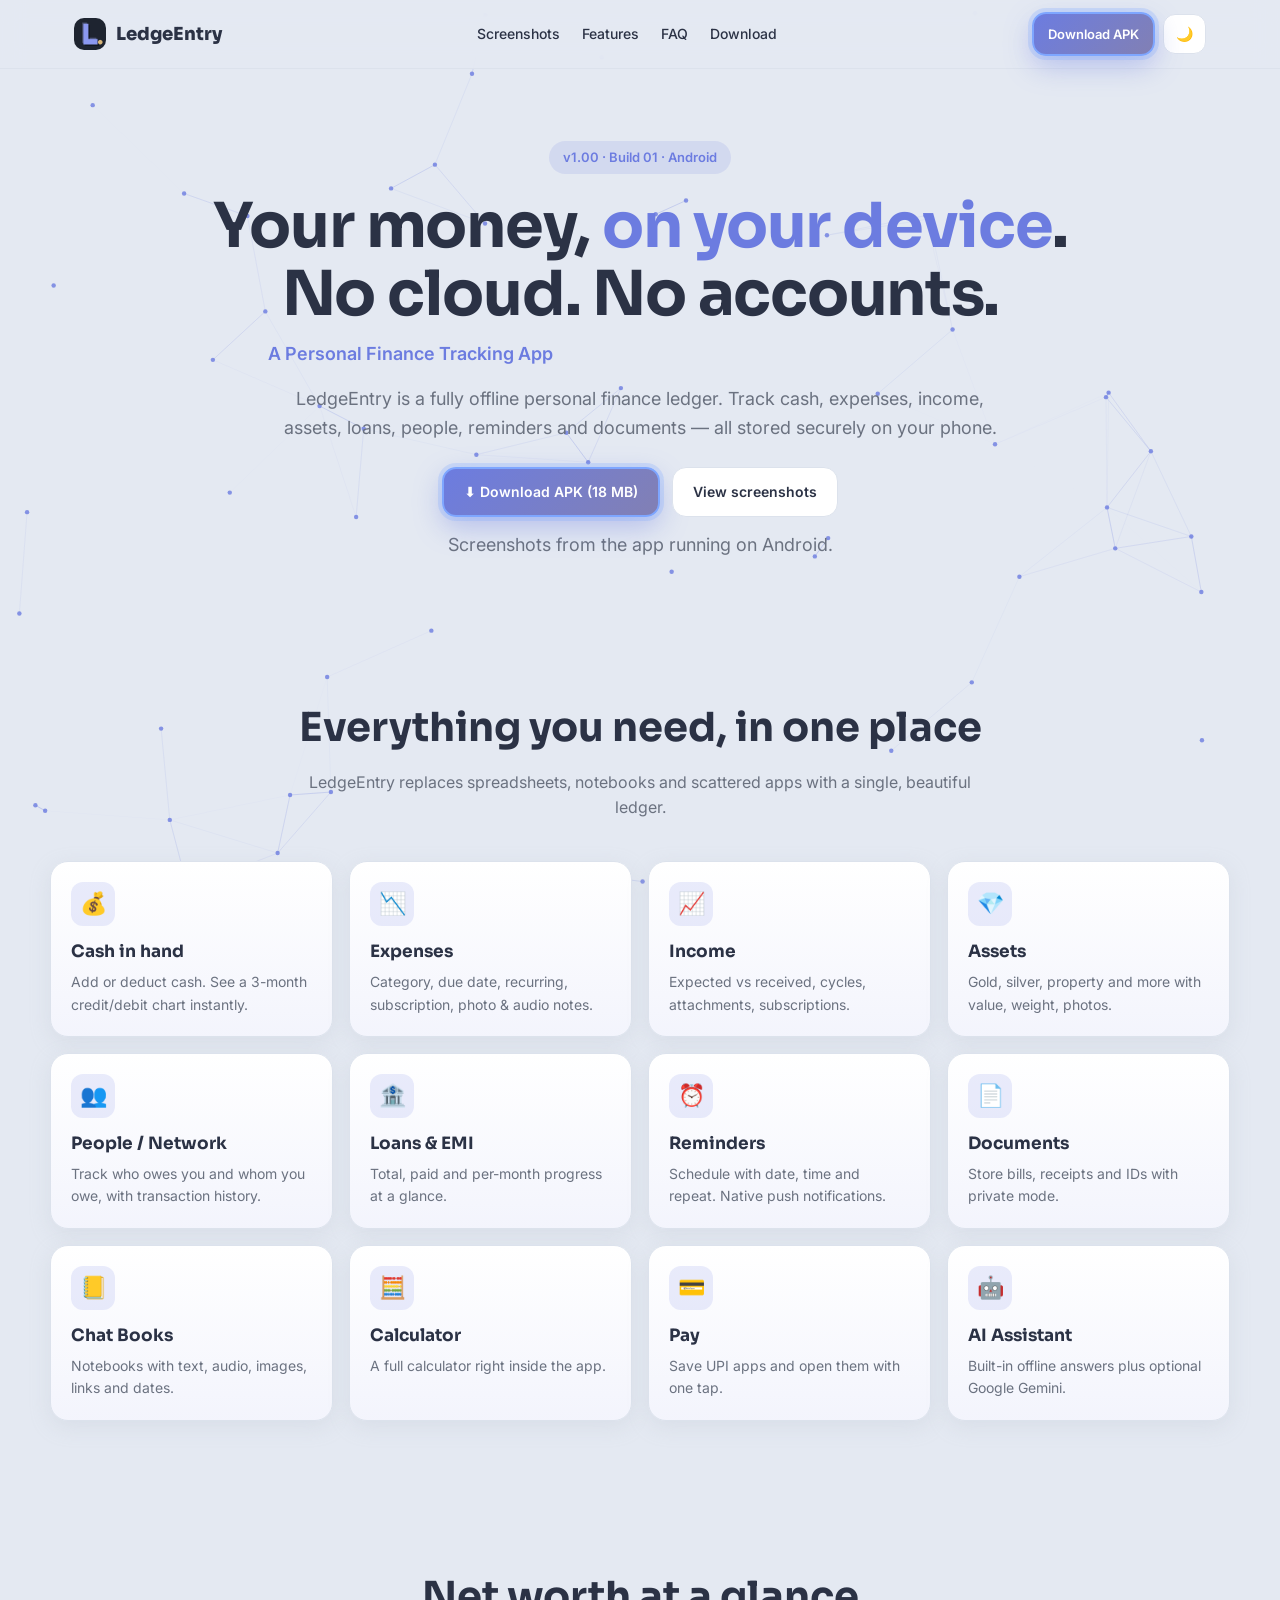
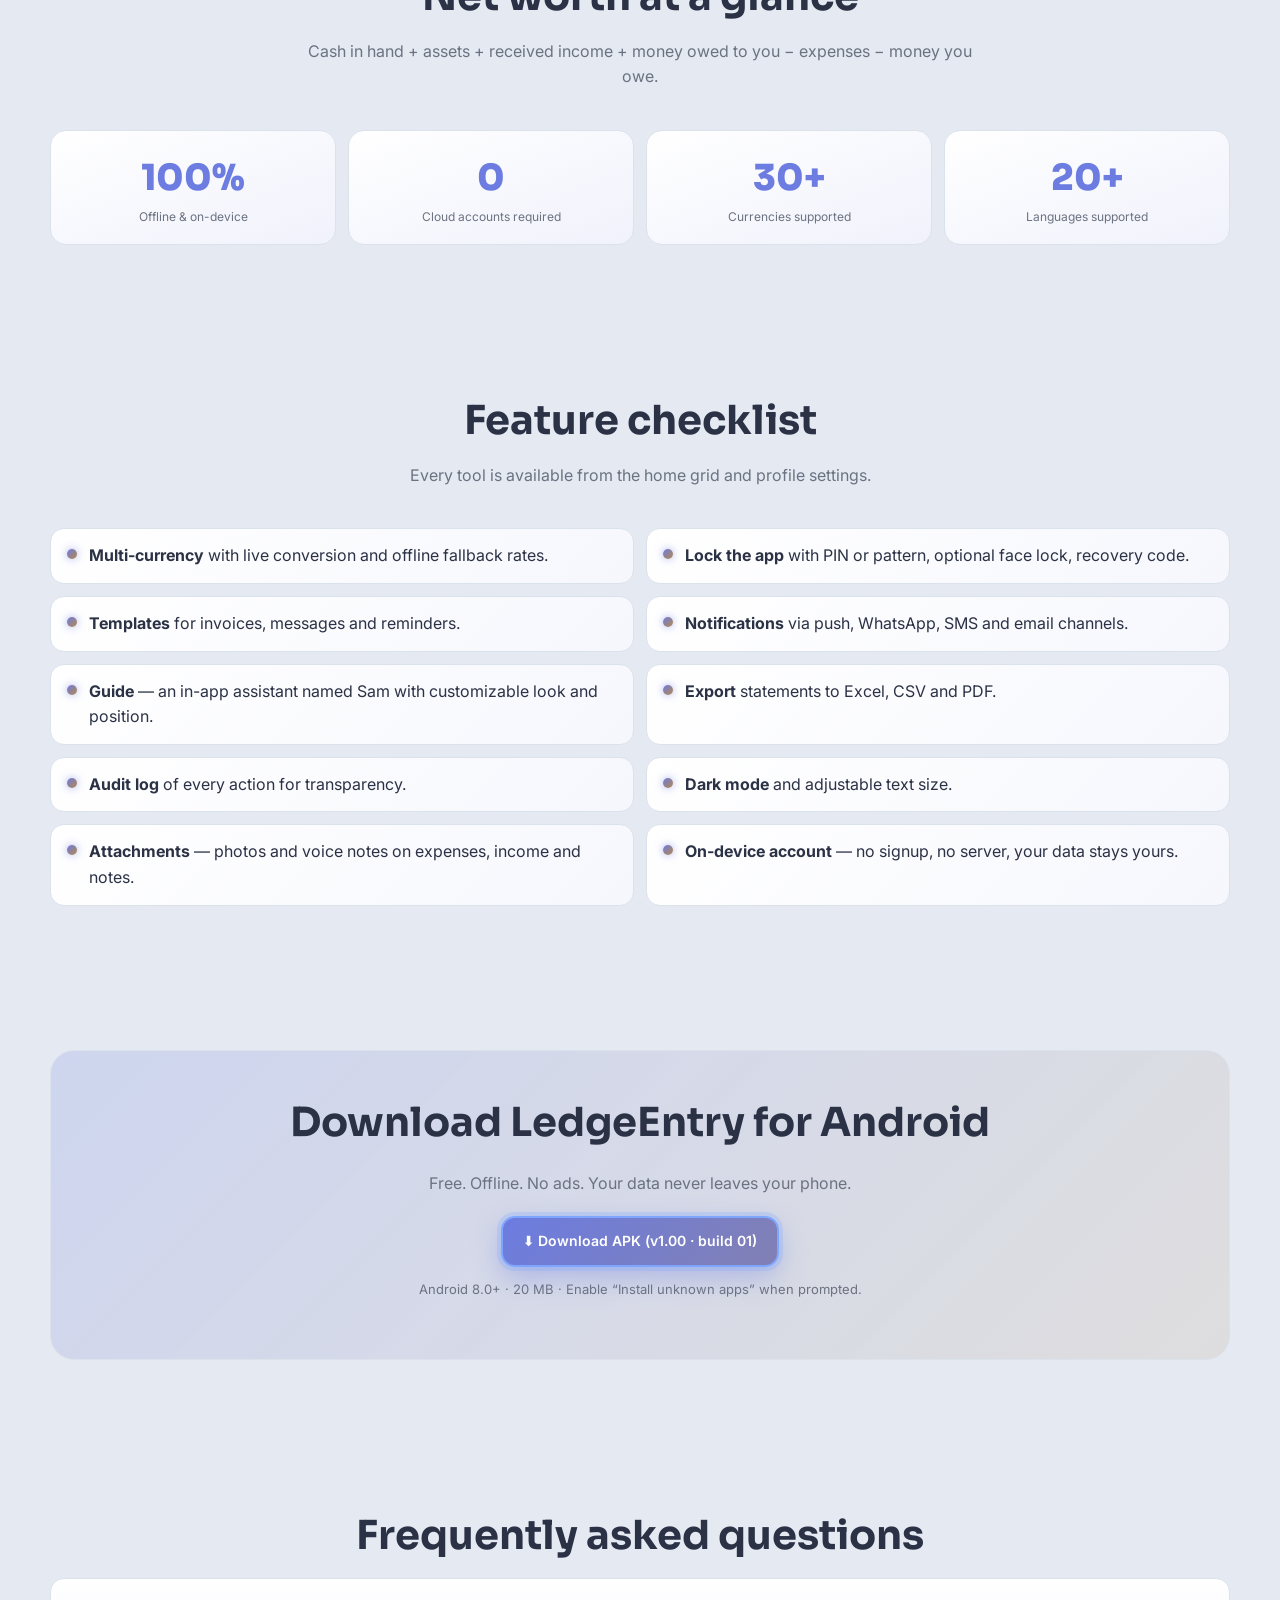
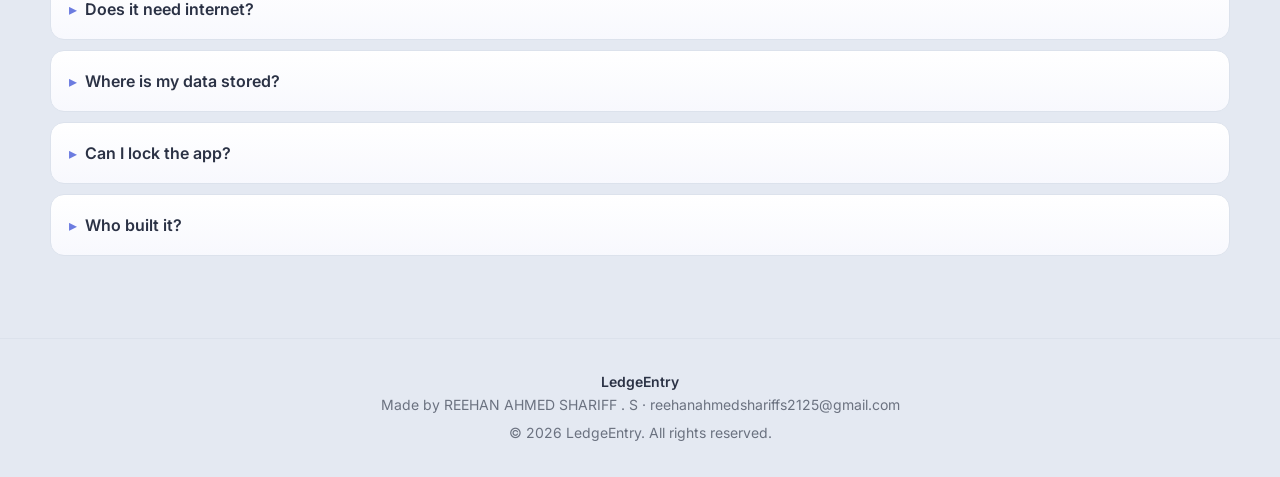
==== commit cc4f0264: "v1.00 build 01: APK, 6 mobile screenshots, version.json, mobile optimizations" ====
--- a/index.html
+++ b/index.html
@@ -2,10 +2,16 @@
 <html lang="en">
 <head>
 <meta charset="utf-8" />
-<meta name="viewport" content="width=device-width, initial-scale=1" />
+<meta name="viewport" content="width=device-width, initial-scale=1, viewport-fit=cover" />
 <title>LedgeEntry — Offline Personal Finance Ledger</title>
 <meta name="description" content="LedgeEntry is an offline, on-device personal finance app. Track cash, expenses, income, assets, loans, people, reminders, documents and more. Download the Android APK." />
+<meta name="theme-color" content="#E4E9F2" media="(prefers-color-scheme: light)" />
+<meta name="theme-color" content="#1E2430" media="(prefers-color-scheme: dark)" />
+<meta property="og:title" content="LedgeEntry — Offline Personal Finance Ledger" />
+<meta property="og:description" content="Fully offline personal finance ledger for Android. Your data stays on your phone." />
+<meta property="og:type" content="website" />
 <link rel="icon" href="assets/logo.png" />
+<link rel="apple-touch-icon" href="assets/logo.png" />
 <link rel="preconnect" href="https://fonts.googleapis.com" />
 <link rel="preconnect" href="https://fonts.gstatic.com" crossorigin />
 <link href="https://fonts.googleapis.com/css2?family=Sora:wght@400;600;700;800&family=Inter:wght@400;500;600&display=swap" rel="stylesheet" />
@@ -13,7 +19,7 @@
   :root{
     --bg:#E4E9F2; --text:#2B3245; --sub:#6B7280; --accent:#6C7CE0; --accentText:#FFFFFF;
     --gold:#B4884D; --shadowD:#B7BECB; --shadowL:#FFFFFF; --danger:#D9506A; --success:#2F9E72;
-    --card:#FFFFFF; --border:#DCE2EC;
+    --card:#FFFFFF; --border:#DCE2EC; --headerH:64px;
   }
   [data-theme="dark"]{
     --bg:#1E2430; --text:#ECEFF7; --sub:#8D9AB0; --accent:#8B98F0; --accentText:#12141C;
@@ -21,113 +27,172 @@
     --card:#262D3A; --border:#333B4A;
   }
   *{box-sizing:border-box}
-  html{scroll-behavior:smooth}
+  html{scroll-behavior:smooth;-webkit-text-size-adjust:100%}
   html,body{margin:0;padding:0}
-  body{font-family:'Inter',system-ui,sans-serif;background:var(--bg);color:var(--text);line-height:1.6;transition:background .3s,color .3s}
+  body{font-family:'Inter',system-ui,sans-serif;background:var(--bg);color:var(--text);line-height:1.6;transition:background .3s,color .3s;overflow-x:hidden;padding-bottom:0}
+  @media (max-width:767px){body{padding-bottom:70px}}
   h1,h2,h3,h4{font-family:'Sora',sans-serif;margin:0 0 12px}
   a{color:var(--accent);text-decoration:none}
-  .container{max-width:1180px;margin:0 auto;padding:0 24px}
-  header{position:sticky;top:0;z-index:50;background:color-mix(in srgb,var(--bg) 85%,transparent);backdrop-filter:blur(12px);border-bottom:1px solid var(--border)}
-  .nav{display:flex;align-items:center;justify-content:space-between;padding:14px 0}
-  .brand{display:flex;align-items:center;gap:10px;font-weight:800;font-size:20px;font-family:'Sora'}
-  .brand img{width:34px;height:34px;border-radius:10px}
-  .btn{display:inline-flex;align-items:center;gap:8px;padding:13px 22px;border-radius:14px;border:none;cursor:pointer;font-weight:600;font-size:14px;transition:transform .2s,box-shadow .2s,background .2s;position:relative;overflow:hidden}
-  .btn::after{content:'';position:absolute;inset:0;background:linear-gradient(120deg,transparent 30%,rgba(255,255,255,.25) 50%,transparent 70%);transform:translateX(-100%);transition:transform .6s}
+  img{max-width:100%;height:auto;display:block}
+  button{font:inherit}
+  .container{max-width:1180px;margin:0 auto;padding:0 20px}
+  @media (min-width:768px){.container{padding:0 24px}}
+
+  /* header */
+  header{position:sticky;top:0;z-index:50;background:color-mix(in srgb,var(--bg) 85%,transparent);backdrop-filter:blur(12px);-webkit-backdrop-filter:blur(12px);border-bottom:1px solid var(--border)}
+  .nav{display:flex;align-items:center;justify-content:space-between;padding:12px 0;gap:12px;min-height:var(--headerH)}
+  .brand{display:flex;align-items:center;gap:10px;font-weight:800;font-size:18px;font-family:'Sora';white-space:nowrap}
+  .brand img{width:32px;height:32px;border-radius:10px}
+  .topnav{display:none;gap:18px;align-items:center}
+  @media (min-width:768px){.topnav{display:flex}}
+  .topnav a{position:relative;padding:6px 2px;transition:color .2s;color:var(--text);font-weight:500;font-size:14px}
+  .topnav a::after{content:'';position:absolute;left:0;bottom:0;width:0;height:2px;background:linear-gradient(90deg,var(--accent),var(--gold));transition:width .25s;border-radius:2px}
+  .topnav a:hover{color:var(--accent)}
+  .topnav a:hover::after{width:100%}
+  .header-actions{display:flex;gap:8px;align-items:center}
+  .btn.header-download{display:none}
+  @media (min-width:480px){.btn.header-download{display:inline-flex}}
+  .theme-toggle{background:var(--card);border:1px solid var(--border);border-radius:12px;padding:8px 12px;cursor:pointer;font-size:14px;min-height:40px;min-width:40px}
+  .menu-btn{background:var(--card);border:1px solid var(--border);border-radius:12px;padding:8px 12px;cursor:pointer;font-size:18px;min-height:40px;min-width:40px;display:flex;align-items:center;justify-content:center}
+  @media (min-width:768px){.menu-btn{display:none}}
+  .mobile-menu{display:none;flex-direction:column;gap:6px;padding:8px 0 16px;border-top:1px solid var(--border)}
+  .mobile-menu.open{display:flex}
+  .mobile-menu a{padding:12px 4px;color:var(--text);font-weight:500;font-size:15px;border-radius:8px}
+  .mobile-menu a:hover{color:var(--accent);background:color-mix(in srgb,var(--accent) 8%,transparent)}
+
+  /* buttons */
+  .btn{display:inline-flex;align-items:center;justify-content:center;gap:8px;padding:12px 20px;border-radius:14px;border:none;cursor:pointer;font-weight:600;font-size:14px;transition:transform .2s,box-shadow .2s,background .2s;position:relative;overflow:hidden;min-height:44px;text-align:center}
+  .btn::after{content:'';position:absolute;inset:0;background:linear-gradient(120deg,transparent 30%,rgba(255,255,255,.25) 50%,transparent 70%);transform:translateX(-100%);transition:transform .6s;pointer-events:none}
   .btn:hover::after{transform:translateX(100%)}
   .btn:hover{transform:translateY(-2px) scale(1.02);box-shadow:0 12px 28px color-mix(in srgb,var(--accent) 40%,transparent)}
   .btn.primary{background:linear-gradient(135deg,var(--accent),color-mix(in srgb,var(--accent) 70%,var(--gold)));color:var(--accentText);box-shadow:0 8px 24px color-mix(in srgb,var(--accent) 35%,transparent);border:2px solid color-mix(in srgb,var(--accent) 60%,#FFFFFF)}
   a.btn.primary[href$=".apk"]{border:2px solid #7EA6FF;box-shadow:0 0 0 4px color-mix(in srgb,#7EA6FF 25%,transparent),0 10px 28px color-mix(in srgb,var(--accent) 40%,transparent);animation:pulseBorder 2s ease-in-out infinite}
   @keyframes pulseBorder{0%,100%{box-shadow:0 0 0 4px color-mix(in srgb,#7EA6FF 20%,transparent),0 10px 28px color-mix(in srgb,var(--accent) 40%,transparent)}50%{box-shadow:0 0 0 8px color-mix(in srgb,#7EA6FF 35%,transparent),0 14px 34px color-mix(in srgb,var(--accent) 50%,transparent)}}
   .btn.ghost{background:var(--card);color:var(--text);border:1px solid var(--border);backdrop-filter:blur(8px)}
-  .btn.primary{background:var(--accent);color:var(--accentText);box-shadow:0 8px 24px color-mix(in srgb,var(--accent) 35%,transparent)}
-  .btn.ghost{background:var(--card);color:var(--text);border:1px solid var(--border)}
-  .theme-toggle{background:var(--card);border:1px solid var(--border);border-radius:12px;padding:8px 12px;cursor:pointer;font-size:14px}
-  .hero{padding:72px 0 40px;text-align:center}
-  .hero h1{font-size:clamp(34px,6vw,62px);line-height:1.1;letter-spacing:-0.02em;animation:fadeUp .9s ease both}
+  .btn.full{width:100%}
+
+  /* hero */
+  .hero{padding:56px 0 32px;text-align:center}
+  @media (min-width:768px){.hero{padding:72px 0 40px}}
+  .hero h1{font-size:clamp(30px,7vw,62px);line-height:1.1;letter-spacing:-0.02em;animation:fadeUp .9s ease both}
   @keyframes fadeUp{from{opacity:0;transform:translateY(30px)}to{opacity:1;transform:translateY(0)}}
   .hero h1 span{color:var(--accent)}
-  .hero p{max-width:720px;margin:18px auto 28px;color:var(--sub);font-size:18px}
+  .hero p{max-width:720px;margin:16px auto 24px;color:var(--sub);font-size:16px}
+  @media (min-width:768px){.hero p{font-size:18px}}
   .hero-actions{display:flex;gap:12px;justify-content:center;flex-wrap:wrap}
+  .hero-actions .btn{flex:1 1 100%;max-width:320px}
+  @media (min-width:480px){.hero-actions .btn{flex:0 1 auto;max-width:none}}
   .badge{display:inline-block;padding:6px 14px;border-radius:999px;background:color-mix(in srgb,var(--accent) 14%,transparent);color:var(--accent);font-size:13px;font-weight:600;margin-bottom:18px}
-  .phone-frame{margin:40px auto 0;max-width:360px;position:relative}
-  .phone-frame .bezel{background:#0A0E16;border-radius:44px;padding:14px;box-shadow:0 30px 80px rgba(0,0,0,.35)}
-  .phone-frame iframe{width:100%;height:640px;border:none;border-radius:30px;background:#fff;display:block}
-  .section{padding:72px 0}
-  .section h2{font-size:clamp(26px,4vw,40px);text-align:center;margin-bottom:10px}
-  .section .lead{text-align:center;color:var(--sub);max-width:680px;margin:0 auto 40px}
-  .grid{display:grid;gap:20px}
-  .grid.cols3{grid-template-columns:repeat(auto-fit,minmax(260px,1fr))}
-  .grid.cols4{grid-template-columns:repeat(auto-fit,minmax(220px,1fr))}
-  .card{background:linear-gradient(180deg,var(--card),color-mix(in srgb,var(--card) 92%,var(--accent) 8%));border:1px solid var(--border);border-radius:18px;padding:22px;box-shadow:0 6px 20px color-mix(in srgb,var(--shadowD) 25%,transparent);transition:transform .25s,box-shadow .25s,border-color .25s;position:relative;overflow:hidden}
-  .card::before{content:'';position:absolute;inset:0;background:radial-gradient(circle at 50% 0%,color-mix(in srgb,var(--accent) 18%,transparent),transparent 60%);opacity:0;transition:opacity .3s;pointer-events:none}
-  .card:hover{transform:translateY(-6px);box-shadow:0 18px 40px color-mix(in srgb,var(--accent) 25%,transparent);border-color:var(--accent)}
-  .card:hover::before{opacity:1}
+
+  .section{padding:56px 0}
+  @media (min-width:768px){.section{padding:72px 0}}
+  .section h2{font-size:clamp(24px,5vw,40px);text-align:center;margin-bottom:10px}
+  .section .lead{text-align:center;color:var(--sub);max-width:680px;margin:0 auto 32px;font-size:15px}
+  @media (min-width:768px){.section .lead{font-size:16px;margin:0 auto 40px}}
+
+  .grid{display:grid;gap:16px}
+  .grid.cols4{grid-template-columns:1fr}
+  @media (min-width:480px){.grid.cols4{grid-template-columns:repeat(2,1fr)}}
+  @media (min-width:1024px){.grid.cols4{grid-template-columns:repeat(4,1fr)}}
+  .grid.cols3{grid-template-columns:1fr}
+  @media (min-width:640px){.grid.cols3{grid-template-columns:repeat(2,1fr)}}
+  @media (min-width:1024px){.grid.cols3{grid-template-columns:repeat(3,1fr)}}
+
+  .card{background:linear-gradient(180deg,var(--card),color-mix(in srgb,var(--card) 92%,var(--accent) 8%));border:1px solid var(--border);border-radius:18px;padding:20px;box-shadow:0 6px 20px color-mix(in srgb,var(--shadowD) 25%,transparent);transition:transform .25s,box-shadow .25s,border-color .25s;position:relative;overflow:hidden}
   .card .ico{width:44px;height:44px;border-radius:12px;background:color-mix(in srgb,var(--accent) 14%,transparent);color:var(--accent);display:flex;align-items:center;justify-content:center;font-size:22px;margin-bottom:12px}
   .card h3{font-size:17px;margin-bottom:6px}
   .card p{color:var(--sub);font-size:14px;margin:0}
-  .feature-list{display:grid;grid-template-columns:repeat(auto-fit,minmax(280px,1fr));gap:14px}
-  .feature-list li{list-style:none;background:linear-gradient(135deg,var(--card),color-mix(in srgb,var(--card) 94%,var(--accent) 6%));border:1px solid var(--border);border-radius:14px;padding:14px 16px;display:flex;gap:12px;align-items:flex-start;transition:transform .2s,box-shadow .2s,border-color .2s}
-  .feature-list li:hover{transform:translateX(6px);border-color:var(--accent);box-shadow:0 8px 20px color-mix(in srgb,var(--accent) 18%,transparent)}
+  @media (max-width:639px){.card{padding:14px;border-radius:14px}.card .ico{width:36px;height:36px;font-size:18px;margin-bottom:8px}.card h3{font-size:15px}.card p{font-size:13px}}
+
+  .feature-list{display:grid;grid-template-columns:1fr;gap:12px;list-style:none;padding:0;margin:0}
+  @media (min-width:640px){.feature-list{grid-template-columns:repeat(2,1fr)}}
+  @media (min-width:1024px){.feature-list{grid-template-columns:repeat(2,1fr)}}
+  .feature-list li{background:linear-gradient(135deg,var(--card),color-mix(in srgb,var(--card) 94%,var(--accent) 6%));border:1px solid var(--border);border-radius:14px;padding:14px 16px;display:flex;gap:12px;align-items:flex-start;transition:transform .2s,box-shadow .2s,border-color .2s}
+  @media (max-width:639px){.feature-list li{padding:10px 12px;gap:8px}.feature-list li div{font-size:13px}.feature-list li strong{font-size:13px}}
   .feature-list .dot{width:10px;height:10px;border-radius:50%;background:linear-gradient(135deg,var(--accent),var(--gold));margin-top:6px;flex-shrink:0;box-shadow:0 0 8px color-mix(in srgb,var(--accent) 60%,transparent)}
-  .stats{display:grid;grid-template-columns:repeat(auto-fit,minmax(160px,1fr));gap:16px;text-align:center}
-  .stat{background:linear-gradient(160deg,var(--card),color-mix(in srgb,var(--accent) 10%,var(--card)));border:1px solid var(--border);border-radius:16px;padding:22px;transition:transform .25s,box-shadow .25s;border-color .25s;position:relative;overflow:hidden}
-  .stat::after{content:'';position:absolute;bottom:-40%;left:-20%;width:140%;height:140%;background:radial-gradient(circle,color-mix(in srgb,var(--accent) 18%,transparent),transparent 60%);opacity:0;transition:opacity .3s}
-  .stat:hover{transform:translateY(-6px) scale(1.02);box-shadow:0 16px 36px color-mix(in srgb,var(--accent) 25%,transparent);border-color:var(--accent)}
-  .stat:hover::after{opacity:1}
-  .stat .n{font-size:36px;font-weight:800;font-family:'Sora';color:var(--accent);position:relative}
-  .stat .l{color:var(--sub);font-size:13px;position:relative}
-  .download-box{background:linear-gradient(135deg,color-mix(in srgb,var(--accent) 18%,transparent),color-mix(in srgb,var(--gold) 12%,transparent));border:1px solid var(--border);border-radius:24px;padding:40px;text-align:center}
+
+  .stats{display:grid;grid-template-columns:repeat(2,1fr);gap:12px;text-align:center}
+  @media (min-width:640px){.stats{grid-template-columns:repeat(4,1fr)}}
+  .stat{background:linear-gradient(160deg,var(--card),color-mix(in srgb,var(--accent) 10%,var(--card)));border:1px solid var(--border);border-radius:16px;padding:18px;position:relative;overflow:hidden}
+  .stat .n{font-size:30px;font-weight:800;font-family:'Sora';color:var(--accent);position:relative}
+  @media (min-width:768px){.stat .n{font-size:36px}}
+  .stat .l{color:var(--sub);font-size:12px;position:relative}
+
+  .download-box{background:linear-gradient(135deg,color-mix(in srgb,var(--accent) 18%,transparent),color-mix(in srgb,var(--gold) 12%,transparent));border:1px solid var(--border);border-radius:24px;padding:28px 20px;text-align:center}
+  @media (min-width:768px){.download-box{padding:40px}}
   .download-box h2{margin-bottom:8px}
   .download-box p{color:var(--sub);margin-bottom:20px}
   .meta{color:var(--sub);font-size:13px;margin-top:12px}
-  .faq details{background:linear-gradient(180deg,var(--card),color-mix(in srgb,var(--card) 95%,var(--accent) 5%));border:1px solid var(--border);border-radius:14px;padding:16px 18px;margin-bottom:10px;transition:transform .2s,box-shadow .2s,border-color .2s}
-  .faq details:hover{transform:translateX(4px);border-color:var(--accent);box-shadow:0 8px 20px color-mix(in srgb,var(--accent) 15%,transparent)}
-  .faq summary{cursor:pointer;font-weight:600;display:flex;align-items:center;gap:8px}
+
+  .faq details{background:linear-gradient(180deg,var(--card),color-mix(in srgb,var(--card) 95%,var(--accent) 5%));border:1px solid var(--border);border-radius:14px;padding:16px 18px;margin-bottom:10px}
+  .faq summary{cursor:pointer;font-weight:600;display:flex;align-items:center;gap:8px;min-height:28px}
   .faq summary::before{content:'▸';color:var(--accent);transition:transform .2s}
   .faq details[open] summary::before{transform:rotate(90deg)}
-  .faq p{color:var(--sub);margin:10px 0 0;padding-left:20px}
+  .faq p{color:var(--sub);margin:10px 0 0;padding-left:20px;font-size:14px}
+
   .reveal{opacity:0;transform:translateY(24px);transition:opacity .7s ease,transform .7s ease}
   .reveal.visible{opacity:1;transform:translateY(0)}
-  footer{padding:40px 0;border-top:1px solid var(--border);color:var(--sub);font-size:14px;text-align:center}
+  @media (prefers-reduced-motion:reduce){.reveal{opacity:1;transform:none;transition:none}}
+
+  footer{padding:32px 0;border-top:1px solid var(--border);color:var(--sub);font-size:14px;text-align:center}
   .credit{font-weight:600;color:var(--text)}
-  .topnav a{position:relative;padding:6px 2px;transition:color .2s}
-  .topnav a::after{content:'';position:absolute;left:0;bottom:0;width:0;height:2px;background:linear-gradient(90deg,var(--accent),var(--gold));transition:width .25s;border-radius:2px}
-  .topnav a:hover{color:var(--accent)}
-  .topnav a:hover::after{width:100%}
-  @media (max-width:640px){.hero{padding:48px 0 24px}.topnav{display:none !important}}
+
+  /* focus */
+  :focus-visible{outline:2px solid var(--accent);outline-offset:2px;border-radius:6px}
+
+  /* scroll top */
+  #scrollTopBtn{position:fixed;bottom:20px;right:20px;z-index:60;padding:10px 14px;border-radius:12px;border:none;background:var(--accent);color:var(--accentText);cursor:pointer;opacity:0;transform:translateY(20px);transition:opacity .3s,transform .3s;font-size:18px;min-width:44px;min-height:44px}
+  .mobile-cta{position:fixed;left:0;right:0;bottom:0;z-index:55;padding:10px 16px;background:color-mix(in srgb,var(--bg) 92%,transparent);backdrop-filter:blur(12px);-webkit-backdrop-filter:blur(12px);border-top:1px solid var(--border);display:flex;gap:10px;transform:translateY(100%);transition:transform .3s}
+  .mobile-cta.show{transform:translateY(0)}
+  .mobile-cta .btn{flex:1}
+  @media (min-width:768px){.mobile-cta{display:none}}
+
+  /* canvas */
+  #bgCanvas{position:fixed;inset:0;z-index:-1;pointer-events:none}
+
+  /* mobile bottom safe area */
+  @supports (padding: env(safe-area-inset-bottom)){#scrollTopBtn{bottom:calc(20px + env(safe-area-inset-bottom))}}
 </style>
 </head>
 <body data-theme="light">
-    <canvas id="bgCanvas" style="position:fixed;inset:0;z-index:-1;pointer-events:none"></canvas>
-    <button id="scrollTopBtn" style="position:fixed;bottom:24px;right:24px;z-index:60;padding:10px 14px;border-radius:12px;border:none;background:var(--accent);color:var(--accentText);cursor:pointer;opacity:0;transform:translateY(20px);transition:opacity .3s,transform .3s;font-size:18px" aria-label="Scroll to top">↑</button>
+<a href="#main" class="sr-only" style="position:absolute;left:-9999px;top:auto;width:1px;height:1px;overflow:hidden">Skip to content</a>
+<canvas id="bgCanvas"></canvas>
+<button id="scrollTopBtn" aria-label="Scroll to top">↑</button>
 <header>
-  <div class="container nav">
-    <div class="brand"><img src="assets/logo.png" alt="LedgeEntry" /> LedgeEntry</div>
-    <nav style="display:flex;gap:18px;align-items:center" class="topnav">
-      <a href="#screenshots" style="color:var(--text);font-weight:500;font-size:14px">Screenshots</a>
-      <a href="#features" style="color:var(--text);font-weight:500;font-size:14px">Features</a>
-      <a href="#faq" style="color:var(--text);font-weight:500;font-size:14px">FAQ</a>
-      <a href="#download" style="color:var(--text);font-weight:500;font-size:14px">Download</a>
+  <div class="container">
+    <div class="nav">
+      <div class="brand"><img src="assets/logo.png" alt="" /> LedgeEntry</div>
+      <nav class="topnav" aria-label="Primary">
+        <a href="#screenshots">Screenshots</a>
+        <a href="#features">Features</a>
+        <a href="#faq">FAQ</a>
+        <a href="#download">Download</a>
+      </nav>
+      <div class="header-actions">
+        <a class="btn primary header-download" href="LedgeEntry-debug.apk" download style="padding:8px 14px;font-size:13px">Download APK</a>
+        <button class="theme-toggle" id="themeBtn" aria-label="Toggle theme">🌙</button>
+        <button class="menu-btn" id="menuBtn" aria-label="Toggle menu" aria-expanded="false">☰</button>
+      </div>
+    </div>
+    <nav class="mobile-menu" id="mobileMenu" aria-label="Mobile">
+      <a href="#screenshots">Screenshots</a>
+      <a href="#features">Features</a>
+      <a href="#faq">FAQ</a>
+      <a href="#download">Download</a>
+      <a href="screenshots.html">Screenshot gallery</a>
     </nav>
-    <div style="display:flex;gap:10px;align-items:center">
-      <a class="btn primary" href="LedgeEntry-debug.apk" download>Download APK</a>
-    </div>
-    <button class="theme-toggle" id="themeBtn" aria-label="Toggle theme" style="position:fixed;top:18px;right:18px;z-index:100;margin:0">🌙</button>
   </div>
 </header>
 
-<main>
+<main id="main">
   <section class="hero container" id="screenshots">
-    <span class="badge">v1.0 · Build 01 · Android</span>
+    <span class="badge">v1.00 · Build 01 · Android</span>
     <h1>Your money, <span>on your device</span>.<br/>No cloud. No accounts.</h1>
+<p style="font-weight:600;color:var(--accent);margin:0 0 8px">A Personal Finance Tracking App</p>
     <p>LedgeEntry is a fully offline personal finance ledger. Track cash, expenses, income, assets, loans, people, reminders and documents — all stored securely on your phone.</p>
     <div class="hero-actions">
       <a class="btn primary" href="LedgeEntry-debug.apk" download>⬇ Download APK (18 MB)</a>
-    </div>
-    <h2 style="margin-top:10px">App screenshots</h2>
-    <p class="lead">See the app interface in a dedicated gallery.</p>
-    <div style="text-align:center;margin-top:18px">
-      <a class="btn ghost" href="screenshots.html">View all screenshots</a>
+      <a class="btn ghost" href="screenshots.html">View screenshots</a>
     </div>
     <p class="meta" style="margin-top:14px">Screenshots from the app running on Android.</p>
   </section>
@@ -183,8 +248,8 @@
     <div class="download-box">
       <h2>Download LedgeEntry for Android</h2>
       <p>Free. Offline. No ads. Your data never leaves your phone.</p>
-      <a class="btn primary" href="LedgeEntry-debug.apk" download>⬇ Download APK (v1.0 · build 01)</a>
-      <p class="meta">Android 8.0+ · 18 MB · Enable “Install unknown apps” when prompted.</p>
+      <a class="btn primary" href="LedgeEntry-debug.apk" download>⬇ Download APK (v1.00 · build 01)</a>
+      <p class="meta">Android 8.0+ · 20 MB · Enable “Install unknown apps” when prompted.</p>
     </div>
   </section>
 
@@ -199,6 +264,9 @@
   </section>
 </main>
 
+<div class="mobile-cta" id="mobileCta">
+  <a class="btn primary" href="LedgeEntry-debug.apk" download>⬇ Download APK</a>
+</div>
 <footer>
   <div class="container">
     <div class="credit">LedgeEntry</div>
@@ -208,77 +276,91 @@
 </footer>
 
 <script>
+  // mobile menu
+  const menuBtn = document.getElementById('menuBtn');
+  const mobileMenu = document.getElementById('mobileMenu');
+  menuBtn.addEventListener('click', () => {
+    const open = mobileMenu.classList.toggle('open');
+    menuBtn.setAttribute('aria-expanded', String(open));
+    menuBtn.textContent = open ? '✕' : '☰';
+  });
+  mobileMenu.querySelectorAll('a').forEach(a => a.addEventListener('click', () => {
+    mobileMenu.classList.remove('open'); menuBtn.setAttribute('aria-expanded','false'); menuBtn.textContent='☰';
+  }));
+
   // scroll reveal
   const io = new IntersectionObserver((entries) => {
     entries.forEach((e) => {
       if (e.isIntersecting) e.target.classList.add('visible');
-      else e.target.classList.remove('visible');
     });
   }, { threshold: 0.12 });
   document.querySelectorAll('.reveal').forEach((el, i) => { el.style.transitionDelay = (i % 6 * 0.08) + 's'; io.observe(el); });
 
-  // scroll to top
+  // scroll to top + mobile cta
   const stb = document.getElementById('scrollTopBtn');
+  const mcta = document.getElementById('mobileCta');
   window.addEventListener('scroll', () => {
     if (window.scrollY > 300) { stb.style.opacity = '1'; stb.style.transform = 'translateY(0)'; }
     else { stb.style.opacity = '0'; stb.style.transform = 'translateY(20px)'; }
-  });
+    if (window.innerWidth < 768) {
+      if (window.scrollY > 400) mcta.classList.add('show'); else mcta.classList.remove('show');
+    }
+  }, { passive: true });
   stb.addEventListener('click', () => window.scrollTo({ top: 0, behavior: 'smooth' }));
 
   const btn = document.getElementById('themeBtn');
-  const apply = (t) => { document.body.setAttribute('data-theme', t); btn.textContent = t === 'dark' ? '☀️' : '🌙'; localStorage.setItem('le-theme', t); };
+  const apply = (t) => { document.body.setAttribute('data-theme', t); btn.textContent = t === 'dark' ? '☀️' : '🌙'; localStorage.setItem('le-theme', t); document.querySelector('meta[name="theme-color"]')?.setAttribute('content', t==='dark'?'#1E2430':'#E4E9F2'); };
   const saved = localStorage.getItem('le-theme') || (matchMedia('(prefers-color-scheme: dark)').matches ? 'dark' : 'light');
   apply(saved);
   btn.addEventListener('click', () => apply(document.body.getAttribute('data-theme') === 'dark' ? 'light' : 'dark'));
-</script>
-<script>
-(function(){
-  const c = document.getElementById('bgCanvas');
-  const ctx = c.getContext('2d');
-  let w, h, pts = [];
-  const N = 70;
-  const mouse = { x: -9999, y: -9999 };
-  function resize(){ w = c.width = window.innerWidth; h = c.height = window.innerHeight; }
-  function init(){ pts = []; for(let i=0;i<N;i++){ pts.push({ x:Math.random()*w, y:Math.random()*h, vx:(Math.random()-.5)*.25, vy:(Math.random()-.5)*.25 }); } }
-  function step(){
-    ctx.clearRect(0,0,w,h);
-    const dark = document.body.getAttribute('data-theme') === 'dark';
-    const col = dark ? '139,152,240' : '108,124,224';
-    for(const p of pts){
-      p.x += p.vx; p.y += p.vy;
-      if(p.x<0||p.x>w) p.vx*=-1;
-      if(p.y<0||p.y>h) p.vy*=-1;
-      // mouse attraction (gentle)
-      const dx = mouse.x - p.x, dy = mouse.y - p.y;
-      const d = Math.hypot(dx,dy);
-      if(d < 180){ p.vx += dx/d*0.015; p.vy += dy/d*0.015; }
-      // speed cap (slower)
-      const sp = Math.hypot(p.vx,p.vy); if(sp>0.5){ p.vx*=0.5/sp; p.vy*=0.5/sp; }
-    }
-    // lines
-    for(let i=0;i<pts.length;i++){
-      for(let j=i+1;j<pts.length;j++){
-        const a=pts[i], b=pts[j];
-        const d=Math.hypot(a.x-b.x,a.y-b.y);
-        if(d<130){
-          ctx.strokeStyle = 'rgba('+col+','+(1-d/130)*0.35+')';
-          ctx.lineWidth = 1;
-          ctx.beginPath(); ctx.moveTo(a.x,a.y); ctx.lineTo(b.x,b.y); ctx.stroke();
+
+  // canvas (lighter on small screens)
+  (function(){
+    const c = document.getElementById('bgCanvas');
+    const ctx = c.getContext('2d');
+    let w, h, pts = [];
+    const N = window.innerWidth < 640 ? 28 : 60;
+    const mouse = { x: -9999, y: -9999 };
+    function resize(){ w = c.width = window.innerWidth; h = c.height = window.innerHeight; }
+    function init(){ pts = []; for(let i=0;i<N;i++){ pts.push({ x:Math.random()*w, y:Math.random()*h, vx:(Math.random()-.5)*.25, vy:(Math.random()-.5)*.25 }); } }
+    let raf;
+    function step(){
+      ctx.clearRect(0,0,w,h);
+      const dark = document.body.getAttribute('data-theme') === 'dark';
+      const col = dark ? '139,152,240' : '108,124,224';
+      for(const p of pts){
+        p.x += p.vx; p.y += p.vy;
+        if(p.x<0||p.x>w) p.vx*=-1;
+        if(p.y<0||p.y>h) p.vy*=-1;
+        const dx = mouse.x - p.x, dy = mouse.y - p.y;
+        const d = Math.hypot(dx,dy);
+        if(d < 180 && d>0){ p.vx += dx/d*0.015; p.vy += dy/d*0.015; }
+        const sp = Math.hypot(p.vx,p.vy); if(sp>0.5){ p.vx*=0.5/sp; p.vy*=0.5/sp; }
+      }
+      for(let i=0;i<pts.length;i++){
+        for(let j=i+1;j<pts.length;j++){
+          const a=pts[i], b=pts[j];
+          const d=Math.hypot(a.x-b.x,a.y-b.y);
+          if(d<130){
+            ctx.strokeStyle = 'rgba('+col+','+(1-d/130)*0.35+')';
+            ctx.lineWidth = 1;
+            ctx.beginPath(); ctx.moveTo(a.x,a.y); ctx.lineTo(b.x,b.y); ctx.stroke();
+          }
         }
       }
+      for(const p of pts){
+        ctx.fillStyle = 'rgba('+col+',0.8)';
+        ctx.beginPath(); ctx.arc(p.x,p.y,2.2,0,Math.PI*2); ctx.fill();
+      }
+      raf = requestAnimationFrame(step);
     }
-    // dots
-    for(const p of pts){
-      ctx.fillStyle = 'rgba('+col+',0.8)';
-      ctx.beginPath(); ctx.arc(p.x,p.y,2.2,0,Math.PI*2); ctx.fill();
+    if (!window.matchMedia('(prefers-reduced-motion: reduce)').matches && window.innerWidth >= 640) {
+      resize(); init(); step();
+      window.addEventListener('resize', ()=>{ resize(); init(); });
+      window.addEventListener('mousemove', (e)=>{ mouse.x=e.clientX; mouse.y=e.clientY; });
+      window.addEventListener('mouseleave', ()=>{ mouse.x=-9999; mouse.y=-9999; });
     }
-    requestAnimationFrame(step);
-  }
-  window.addEventListener('resize', ()=>{ resize(); init(); });
-  window.addEventListener('mousemove', (e)=>{ mouse.x=e.clientX; mouse.y=e.clientY; });
-  window.addEventListener('mouseleave', ()=>{ mouse.x=-9999; mouse.y=-9999; });
-  resize(); init(); step();
-})();
+  })();
 </script>
 </body>
-</html>
+</html>
